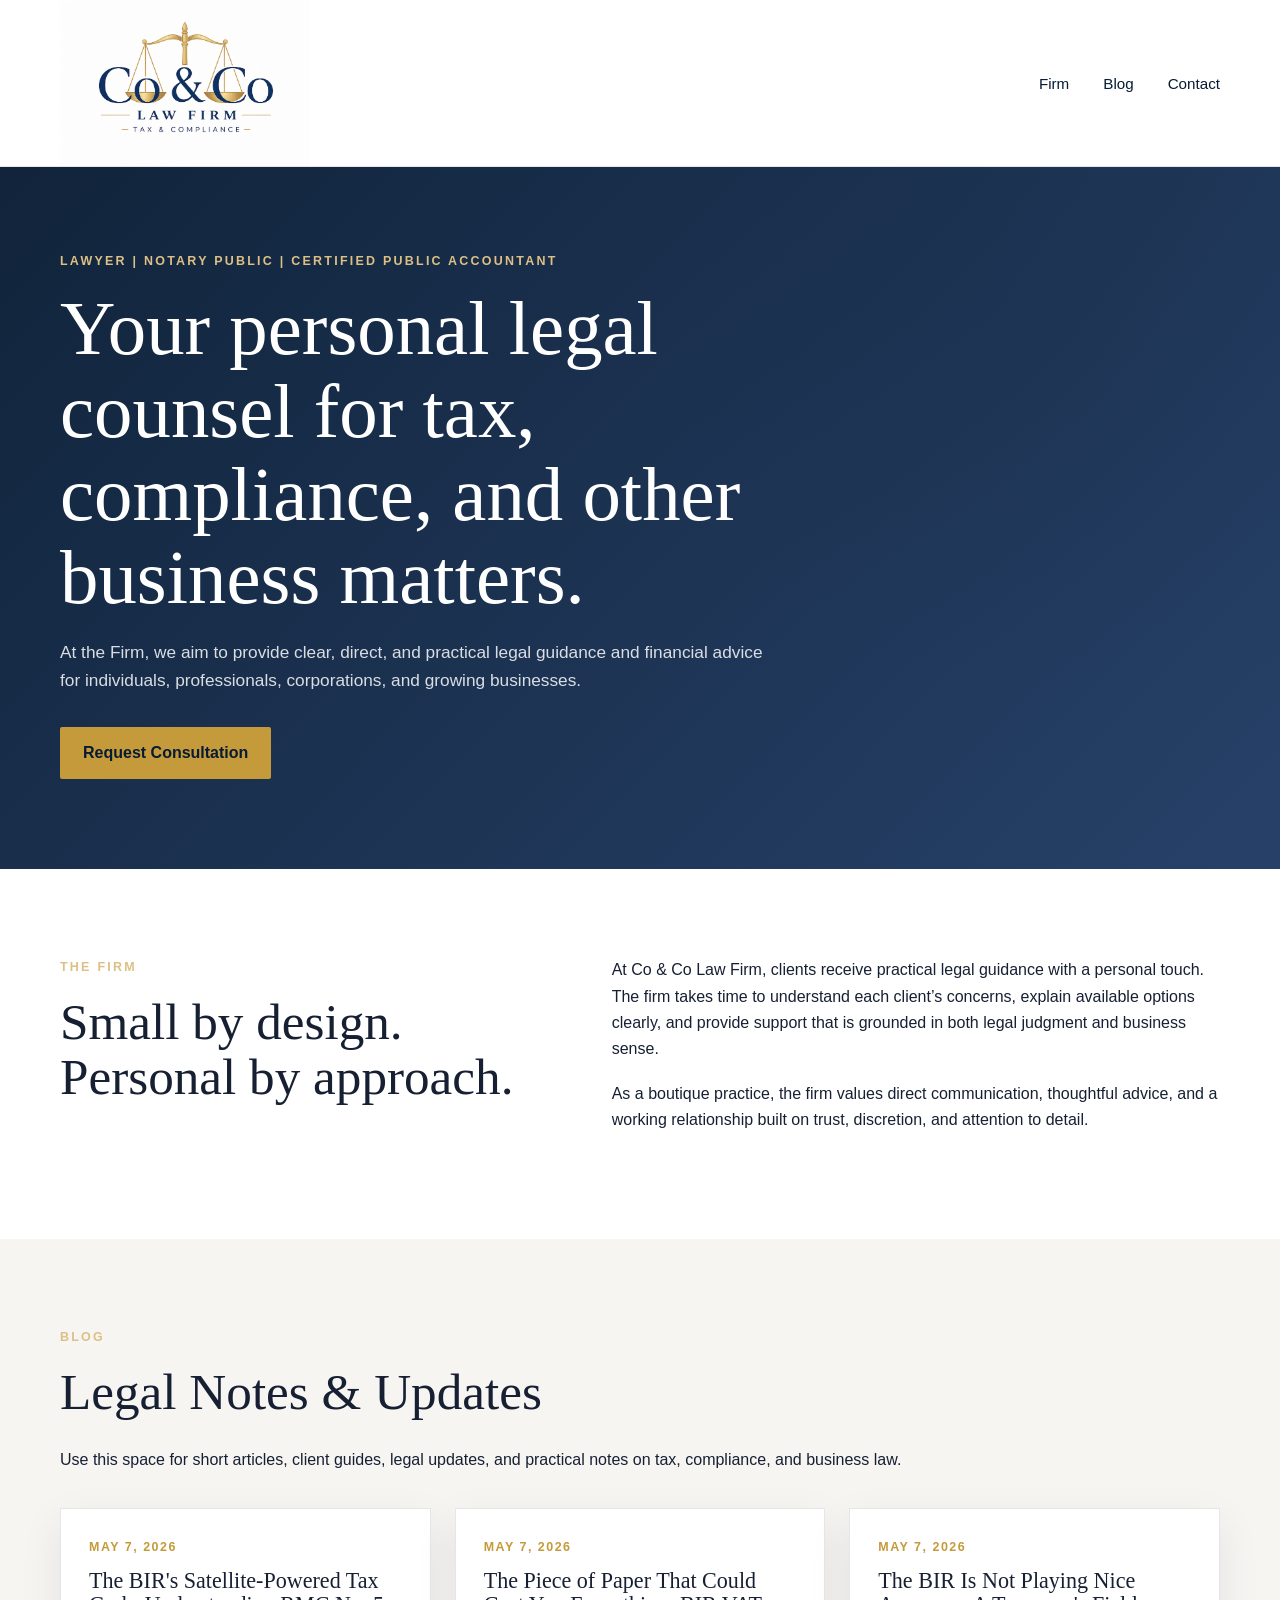
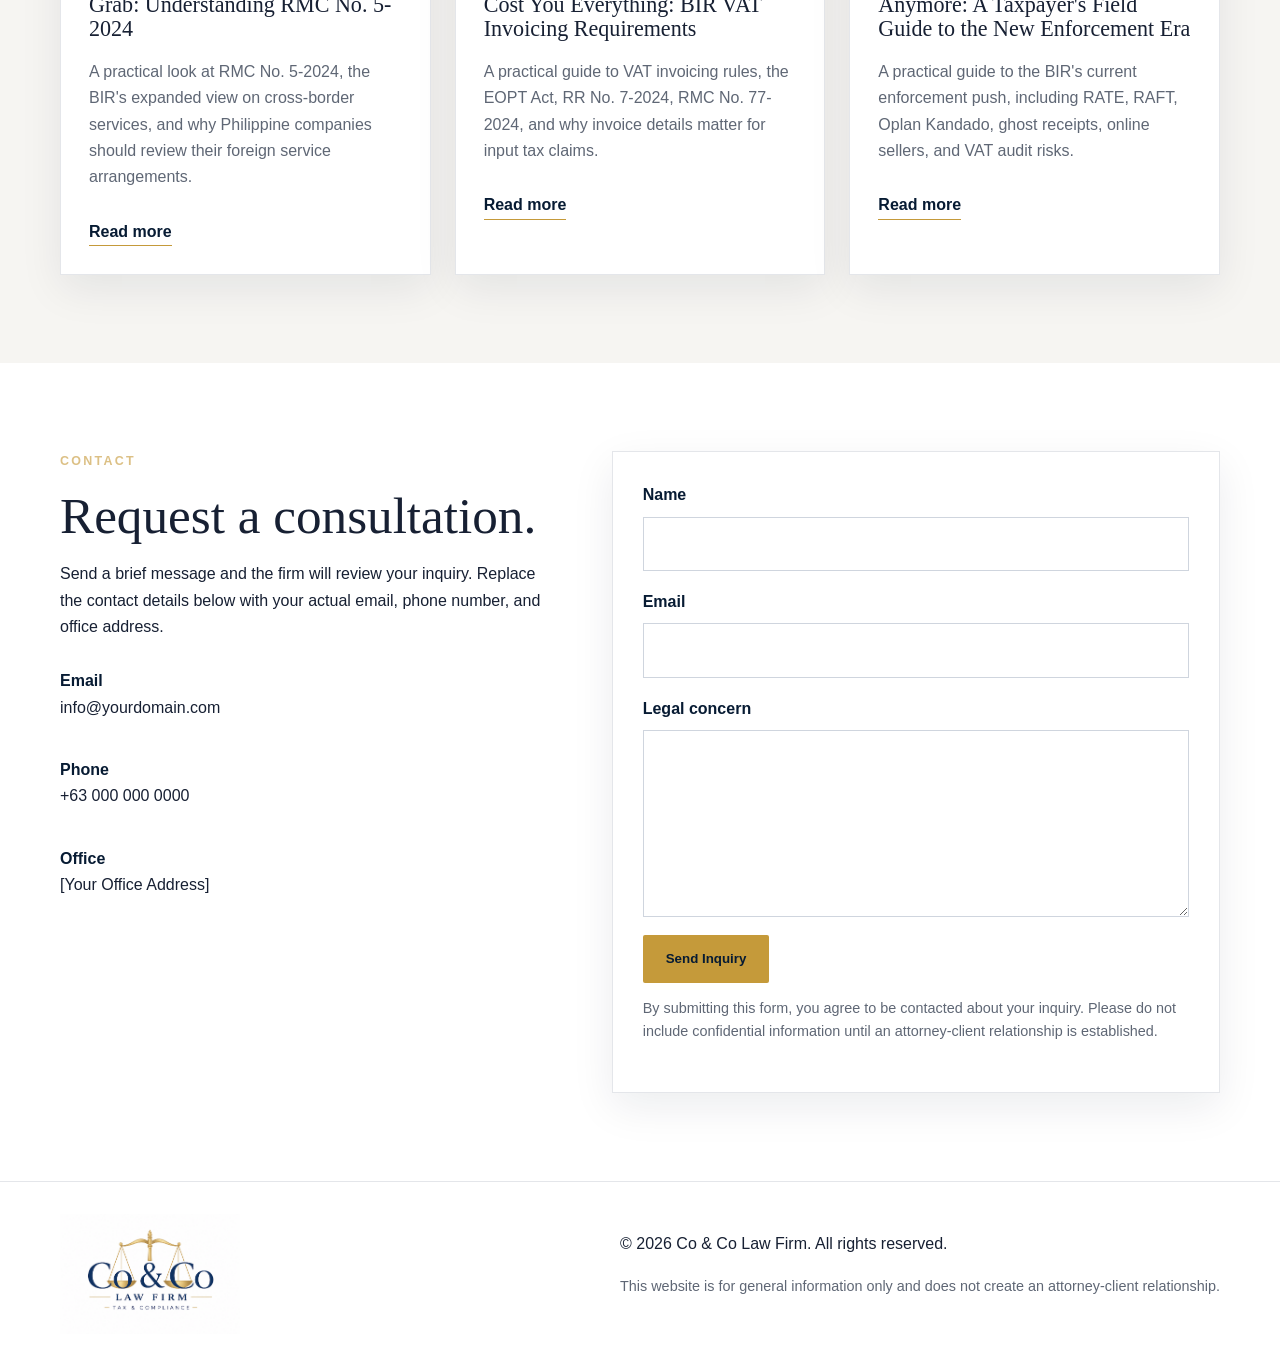
==== index.html @ 585ac822 "Update homepage form and blog links" ====
<!DOCTYPE html>
<html lang="en">
<head>
  <meta charset="UTF-8" />
  <meta name="viewport" content="width=device-width, initial-scale=1.0" />

  <title>Co & Co Law Firm | Tax & Compliance</title>
  <meta name="description" content="Co & Co Law Firm is a boutique practice focused on tax, compliance, notarial services, business law, and dispute-sensitive legal matters." />

  <style>
    :root {
      --navy: #0a2856;
      --navy-deep: #071b33;
      --gold: #c59a3a;
      --gold-soft: #dcc085;
      --paper: #f6f5f2;
      --white: #ffffff;
      --ink: #172033;
      --muted: #5f6775;
      --line: #e4e6ea;
      --max-width: 1160px;
      --shadow: 0 14px 40px rgba(7, 27, 51, 0.08);
    }

    * { box-sizing: border-box; }
    html { scroll-behavior: smooth; }

    body {
      margin: 0;
      font-family: Arial, Helvetica, sans-serif;
      color: var(--ink);
      background: var(--paper);
      line-height: 1.65;
    }

    img { max-width: 100%; display: block; }
    a { color: inherit; text-decoration: none; }
    p { margin: 0 0 18px; }

    h1,
    h2,
    h3 {
      margin: 0 0 18px;
      font-family: Georgia, "Times New Roman", serif;
      font-weight: 500;
      line-height: 1.08;
    }

    .container {
      width: min(var(--max-width), calc(100% - 40px));
      margin: 0 auto;
    }

    .site-header {
      position: sticky;
      top: 0;
      z-index: 50;
      background: rgba(255, 255, 255, 0.96);
      backdrop-filter: blur(10px);
      border-bottom: 1px solid var(--line);
    }

    .header-inner {
      min-height: 98px;
      display: flex;
      align-items: center;
      justify-content: space-between;
      gap: 24px;
    }

    .brand-logo {
      width: 250px;
      height: auto;
    }

    .site-nav {
      display: flex;
      align-items: center;
      gap: 34px;
    }

    .site-nav a {
      color: var(--navy-deep);
      font-size: 0.95rem;
    }

    .site-nav a:hover { color: var(--gold); }

    .menu-toggle {
      display: none;
      width: 44px;
      height: 44px;
      border: 1px solid var(--line);
      background: var(--white);
      padding: 10px 8px;
      cursor: pointer;
    }

    .menu-toggle span {
      display: block;
      height: 2px;
      margin: 5px 0;
      background: var(--navy-deep);
    }

    .hero {
      background:
        linear-gradient(135deg, rgba(7, 27, 51, 0.96), rgba(10, 40, 86, 0.88)),
        radial-gradient(circle at 80% 25%, rgba(197, 154, 58, 0.18), transparent 30%);
      color: var(--white);
      padding: 84px 0 90px;
    }

    .hero-grid {
      display: grid;
      grid-template-columns: 1fr;
      gap: 48px;
      align-items: center;
    }

    .eyebrow {
      margin-bottom: 16px;
      color: var(--gold-soft);
      font-size: 0.78rem;
      letter-spacing: 0.18em;
      text-transform: uppercase;
      font-weight: 700;
    }

    .hero h1 {
      max-width: 820px;
      font-size: clamp(2.5rem, 6vw, 5.2rem);
    }

    .lead {
      max-width: 720px;
      color: rgba(255, 255, 255, 0.84);
      font-size: 1.08rem;
    }

    .hero-actions {
      display: flex;
      flex-wrap: wrap;
      gap: 14px;
      margin-top: 32px;
    }

    .button {
      display: inline-flex;
      align-items: center;
      justify-content: center;
      min-height: 48px;
      padding: 12px 22px;
      border-radius: 2px;
      font-weight: 700;
      border: 1px solid transparent;
      transition: transform 160ms ease, background-color 160ms ease;
    }

    .button:hover { transform: translateY(-1px); }

    .button-primary {
      background: var(--gold);
      color: var(--navy-deep);
    }

    .section { padding: 88px 0; }
    .section-light { background: var(--white); }
    .section-plain { background: var(--paper); }

    .section-title {
      margin-bottom: 28px;
      font-size: clamp(2rem, 4vw, 3.4rem);
    }

    .two-column,
    .contact-grid {
      display: grid;
      grid-template-columns: 0.9fr 1.1fr;
      gap: 54px;
    }

    .two-column h2,
    .contact-grid h2 {
      font-size: clamp(2rem, 4vw, 3.4rem);
    }

    .blog-grid {
      display: grid;
      grid-template-columns: repeat(3, 1fr);
      gap: 24px;
      margin-top: 34px;
    }

    .blog-card {
      background: var(--white);
      border: 1px solid var(--line);
      padding: 28px;
      box-shadow: var(--shadow);
    }

    .blog-card .blog-date {
      margin-bottom: 12px;
      color: var(--gold);
      font-size: 0.78rem;
      letter-spacing: 0.12em;
      text-transform: uppercase;
      font-weight: 700;
    }

    .blog-card h3 { font-size: 1.38rem; }
    .blog-card p { color: var(--muted); }

    .blog-link {
      display: inline-block;
      margin-top: 10px;
      color: var(--navy-deep);
      font-weight: 700;
      border-bottom: 1px solid var(--gold);
    }

    .contact-details {
      margin-top: 28px;
      display: grid;
      gap: 18px;
    }

    .contact-details strong { color: var(--navy-deep); }

    .contact-form {
      background: var(--white);
      border: 1px solid var(--line);
      padding: 30px;
      box-shadow: var(--shadow);
    }

    .contact-form label {
      display: grid;
      gap: 8px;
      margin-bottom: 18px;
      font-weight: 700;
      color: var(--navy-deep);
    }

    input,
    textarea {
      width: 100%;
      padding: 13px 14px;
      border: 1px solid #cfd5de;
      background: var(--white);
      font: inherit;
      color: var(--ink);
    }

    textarea { resize: vertical; }

    .form-note {
      margin-top: 14px;
      color: var(--muted);
      font-size: 0.9rem;
    }

    .site-footer {
      padding: 32px 0;
      background: var(--white);
      border-top: 1px solid var(--line);
    }

    .footer-inner {
      display: flex;
      align-items: center;
      justify-content: space-between;
      gap: 28px;
    }

    .footer-logo {
      width: 180px;
      height: auto;
    }

    .footer-note {
      margin-top: 6px;
      color: var(--muted);
      font-size: 0.9rem;
    }

    @media (max-width: 900px) {
      .menu-toggle { display: block; }

      .site-nav {
        display: none;
        position: absolute;
        left: 0;
        right: 0;
        top: 98px;
        background: var(--white);
        border-bottom: 1px solid var(--line);
        padding: 20px;
        flex-direction: column;
        align-items: flex-start;
        gap: 18px;
      }

      .site-nav.open { display: flex; }

      .hero-grid,
      .two-column,
      .contact-grid,
      .blog-grid {
        grid-template-columns: 1fr;
        gap: 32px;
      }

      .header-inner { min-height: 88px; }
      .brand-logo { width: 210px; }
    }

    @media (max-width: 560px) {
      .container { width: min(var(--max-width), calc(100% - 24px)); }
      .brand-logo { width: 170px; }
      .hero { padding-top: 66px; }
      .hero-actions { display: grid; }
      .footer-inner { flex-direction: column; align-items: flex-start; }
    }
  </style>
</head>

<body>
  <header class="site-header">
    <div class="container header-inner">
      <a href="#top" class="brand" aria-label="Co & Co Law Firm home">
        <img src="assets/logo.png" alt="Co & Co Law Firm logo" class="brand-logo" />
      </a>

      <button class="menu-toggle" aria-expanded="false" aria-label="Open menu">
        <span></span><span></span><span></span>
      </button>

      <nav class="site-nav" aria-label="Main navigation">
        <a href="#firm">Firm</a>
        <a href="#blog">Blog</a>
        <a href="#contact">Contact</a>
      </nav>
    </div>
  </header>

  <main id="top">
    <section class="hero">
      <div class="container hero-grid">
        <div class="hero-copy">
          <p class="eyebrow">Lawyer | Notary Public | Certified Public Accountant</p>
          <h1>Your personal legal counsel for tax, compliance, and other business matters.</h1>
          <p class="lead">
            At the Firm, we aim to provide clear, direct, and practical legal guidance and financial advice for individuals, professionals, corporations, and growing businesses.
          </p>
          <div class="hero-actions">
            <a class="button button-primary" href="#contact">Request Consultation</a>
          </div>
        </div>
      </div>
    </section>

    <section id="firm" class="section section-light">
      <div class="container two-column">
        <div>
          <p class="eyebrow">The Firm</p>
          <h2>Small by design. Personal by approach.</h2>
        </div>
        <div>
          <p>
            At Co & Co Law Firm, clients receive practical legal guidance with a personal touch. The firm takes time to understand each client’s concerns, explain available options clearly, and provide support that is grounded in both legal judgment and business sense.
          </p>
          <p>
            As a boutique practice, the firm values direct communication, thoughtful advice, and a working relationship built on trust, discretion, and attention to detail.
          </p>
        </div>
      </div>
    </section>

    <section id="blog" class="section section-plain">
      <div class="container">
        <p class="eyebrow">Blog</p>
        <h2 class="section-title">Legal Notes & Updates</h2>
        <p>
          Use this space for short articles, client guides, legal updates, and practical notes on tax, compliance, and business law.
        </p>

        <div class="blog-grid">
          <article class="blog-card">
            <p class="blog-date">May 7, 2026</p>
            <h3>The BIR's Satellite-Powered Tax Grab: Understanding RMC No. 5-2024</h3>
            <p>
              A practical look at RMC No. 5-2024, the BIR's expanded view on cross-border services, and why Philippine companies should review their foreign service arrangements.
            </p>
            <a href="rmc-5-2024-blog-themed.html" class="blog-link">Read more</a>
          </article>

          <article class="blog-card">
            <p class="blog-date">May 7, 2026</p>
            <h3>The Piece of Paper That Could Cost You Everything: BIR VAT Invoicing Requirements</h3>
            <p>
              A practical guide to VAT invoicing rules, the EOPT Act, RR No. 7-2024, RMC No. 77-2024, and why invoice details matter for input tax claims.
            </p>
            <a href="bir-vat-invoicing-blog-themed.html" class="blog-link">Read more</a>
          </article>

          <article class="blog-card">
            <p class="blog-date">May 7, 2026</p>
            <h3>The BIR Is Not Playing Nice Anymore: A Taxpayer's Field Guide to the New Enforcement Era</h3>
            <p>
              A practical guide to the BIR's current enforcement push, including RATE, RAFT, Oplan Kandado, ghost receipts, online sellers, and VAT audit risks.
            </p>
            <a href="bir-tax-enforcement-crackdown-blog-themed.html" class="blog-link">Read more</a>
          </article>
        </div>
      </div>
    </section>

    <section id="contact" class="section section-light">
      <div class="container contact-grid">
        <div>
          <p class="eyebrow">Contact</p>
          <h2>Request a consultation.</h2>
          <p>
            Send a brief message and the firm will review your inquiry. Replace the contact details below with your actual email, phone number, and office address.
          </p>

          <div class="contact-details">
            <p><strong>Email</strong><br /><a href="mailto:info@yourdomain.com">info@yourdomain.com</a></p>
            <p><strong>Phone</strong><br /><a href="tel:+630000000000">+63 000 000 0000</a></p>
            <p><strong>Office</strong><br />[Your Office Address]</p>
          </div>
        </div>

        <form class="contact-form" action="https://formspree.io/f/xwvynjba" method="POST">
          <label>
            Name
            <input type="text" name="name" required />
          </label>

          <label>
            Email
            <input type="email" name="email" required />
          </label>

          <label>
            Legal concern
            <textarea name="message" rows="6" required></textarea>
          </label>

          <button type="submit" class="button button-primary">Send Inquiry</button>
          <p class="form-note">
            By submitting this form, you agree to be contacted about your inquiry. Please do not include confidential information until an attorney-client relationship is established.
          </p>
        </form>
      </div>
    </section>
  </main>

  <footer class="site-footer">
    <div class="container footer-inner">
      <img src="assets/logo.png" alt="Co & Co Law Firm logo" class="footer-logo" />
      <div>
        <p>© <span id="year"></span> Co & Co Law Firm. All rights reserved.</p>
        <p class="footer-note">This website is for general information only and does not create an attorney-client relationship.</p>
      </div>
    </div>
  </footer>

  <script>
    const toggle = document.querySelector(".menu-toggle");
    const nav = document.querySelector(".site-nav");
    const yearEl = document.getElementById("year");

    if (toggle && nav) {
      toggle.addEventListener("click", () => {
        const isOpen = nav.classList.toggle("open");
        toggle.setAttribute("aria-expanded", String(isOpen));
      });

      nav.querySelectorAll("a").forEach(link => {
        link.addEventListener("click", () => {
          nav.classList.remove("open");
          toggle.setAttribute("aria-expanded", "false");
        });
      });
    }

    if (yearEl) {
      yearEl.textContent = new Date().getFullYear();
    }
  </script>
</body>
</html>
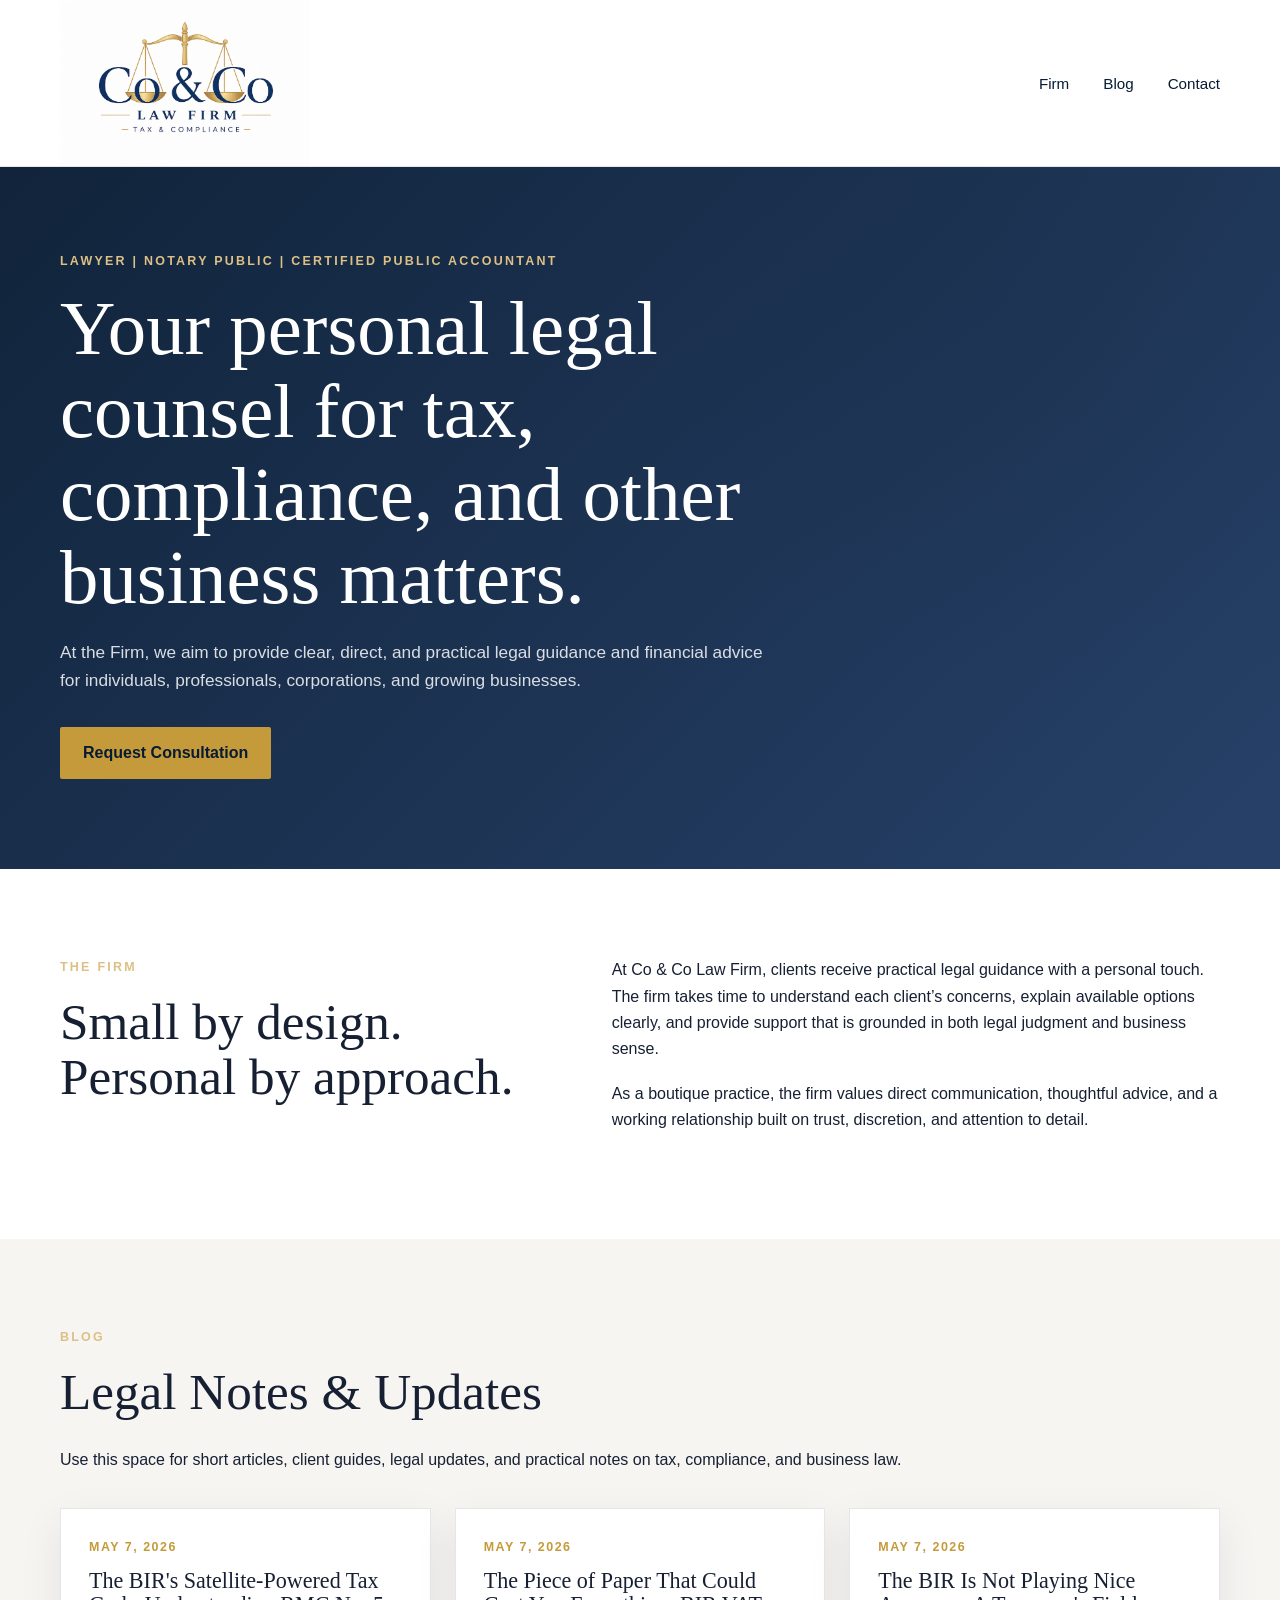
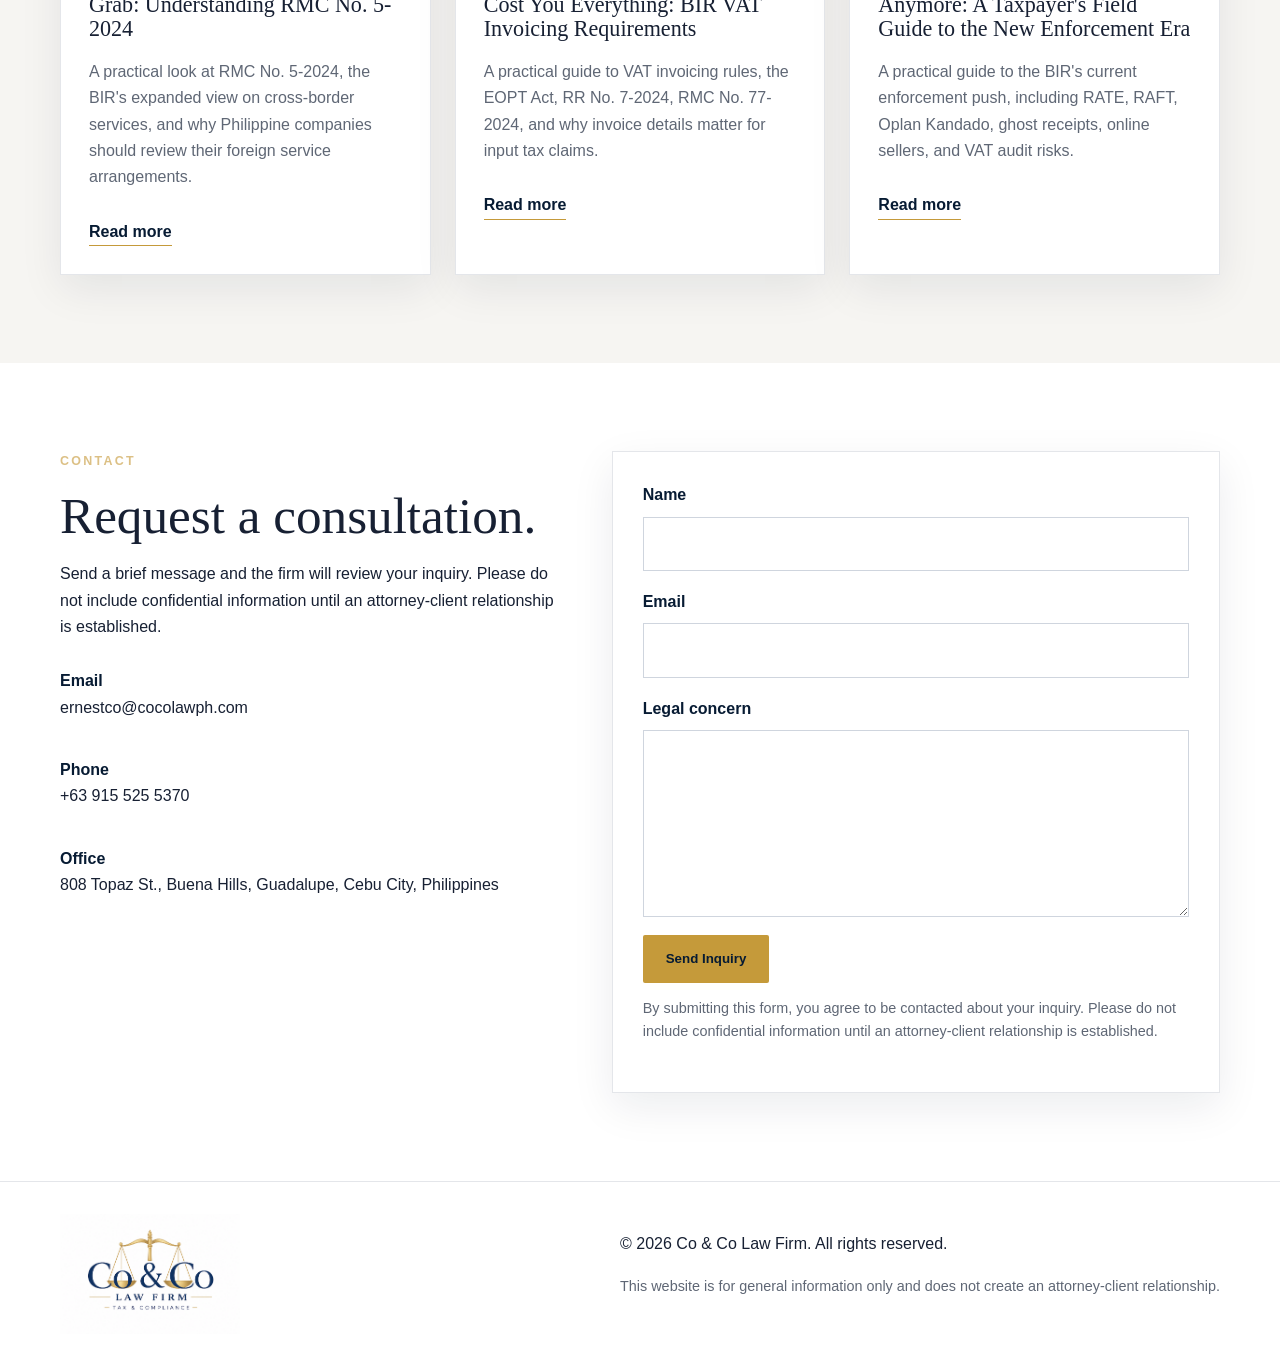
==== commit f2521b74: "Update contact details" ====
--- a/index.html
+++ b/index.html
@@ -422,13 +422,13 @@
           <p class="eyebrow">Contact</p>
           <h2>Request a consultation.</h2>
           <p>
-            Send a brief message and the firm will review your inquiry. Replace the contact details below with your actual email, phone number, and office address.
+            Send a brief message and the firm will review your inquiry. Please do not include confidential information until an attorney-client relationship is established.
           </p>
 
           <div class="contact-details">
-            <p><strong>Email</strong><br /><a href="mailto:info@yourdomain.com">info@yourdomain.com</a></p>
-            <p><strong>Phone</strong><br /><a href="tel:+630000000000">+63 000 000 0000</a></p>
-            <p><strong>Office</strong><br />[Your Office Address]</p>
+            <p><strong>Email</strong><br /><a href="mailto:ernestco@cocolawph.com">ernestco@cocolawph.com</a></p>
+            <p><strong>Phone</strong><br /><a href="tel:+639155255370">+63 915 525 5370</a></p>
+            <p><strong>Office</strong><br />808 Topaz St., Buena Hills, Guadalupe, Cebu City, Philippines</p>
           </div>
         </div>
 
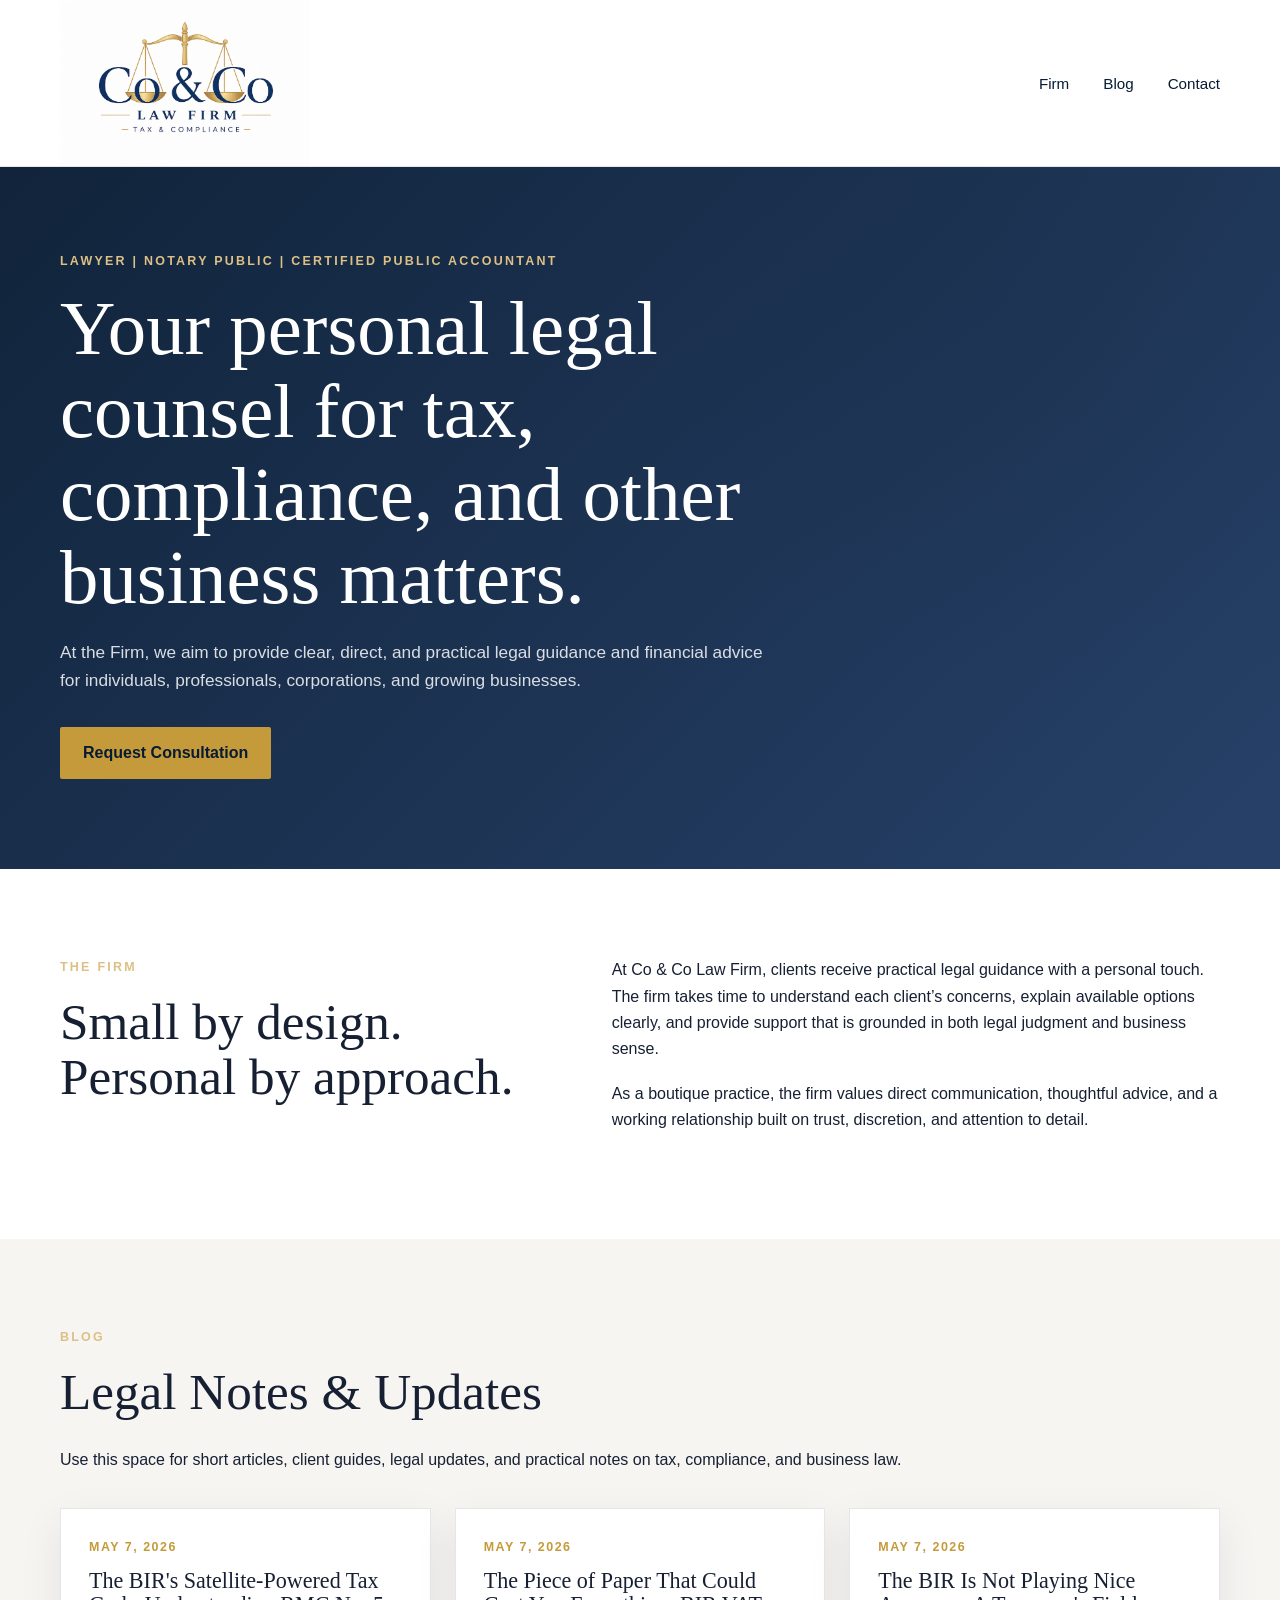
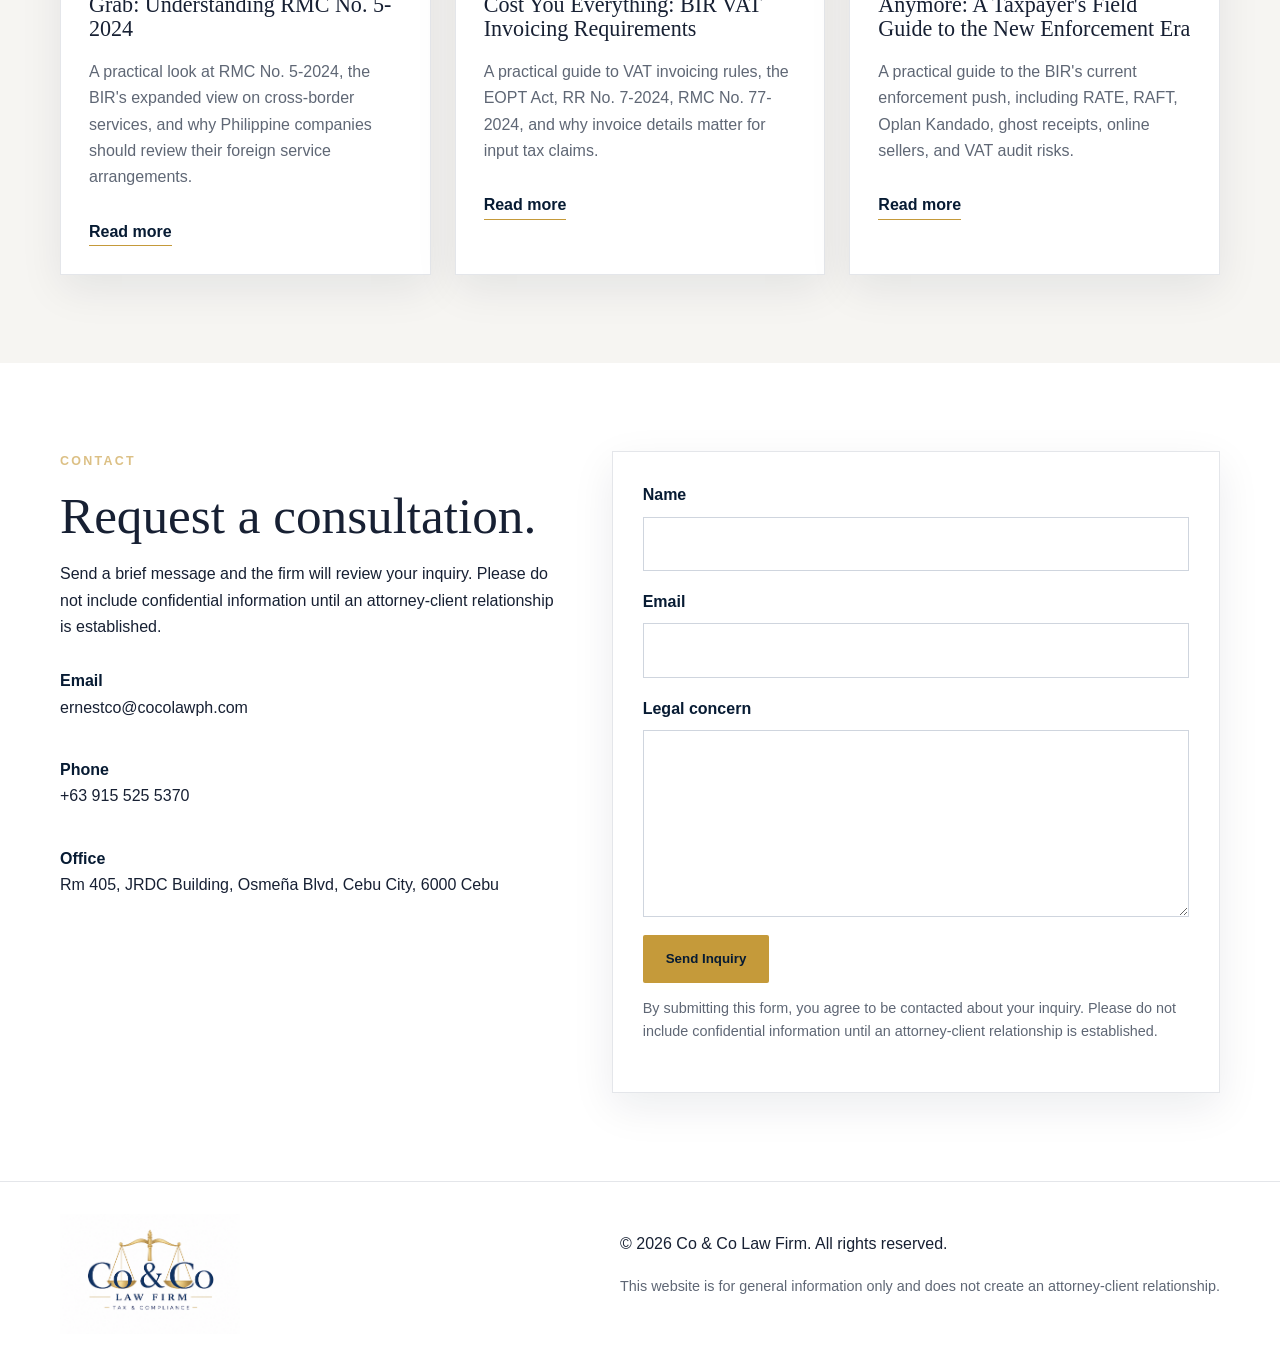
==== commit 2296de2a: "Update office address" ====
--- a/index.html
+++ b/index.html
@@ -428,7 +428,7 @@
           <div class="contact-details">
             <p><strong>Email</strong><br /><a href="mailto:ernestco@cocolawph.com">ernestco@cocolawph.com</a></p>
             <p><strong>Phone</strong><br /><a href="tel:+639155255370">+63 915 525 5370</a></p>
-            <p><strong>Office</strong><br />808 Topaz St., Buena Hills, Guadalupe, Cebu City, Philippines</p>
+            <p><strong>Office</strong><br />Rm 405, JRDC Building, Osmeña Blvd, Cebu City, 6000 Cebu</p>
           </div>
         </div>
 
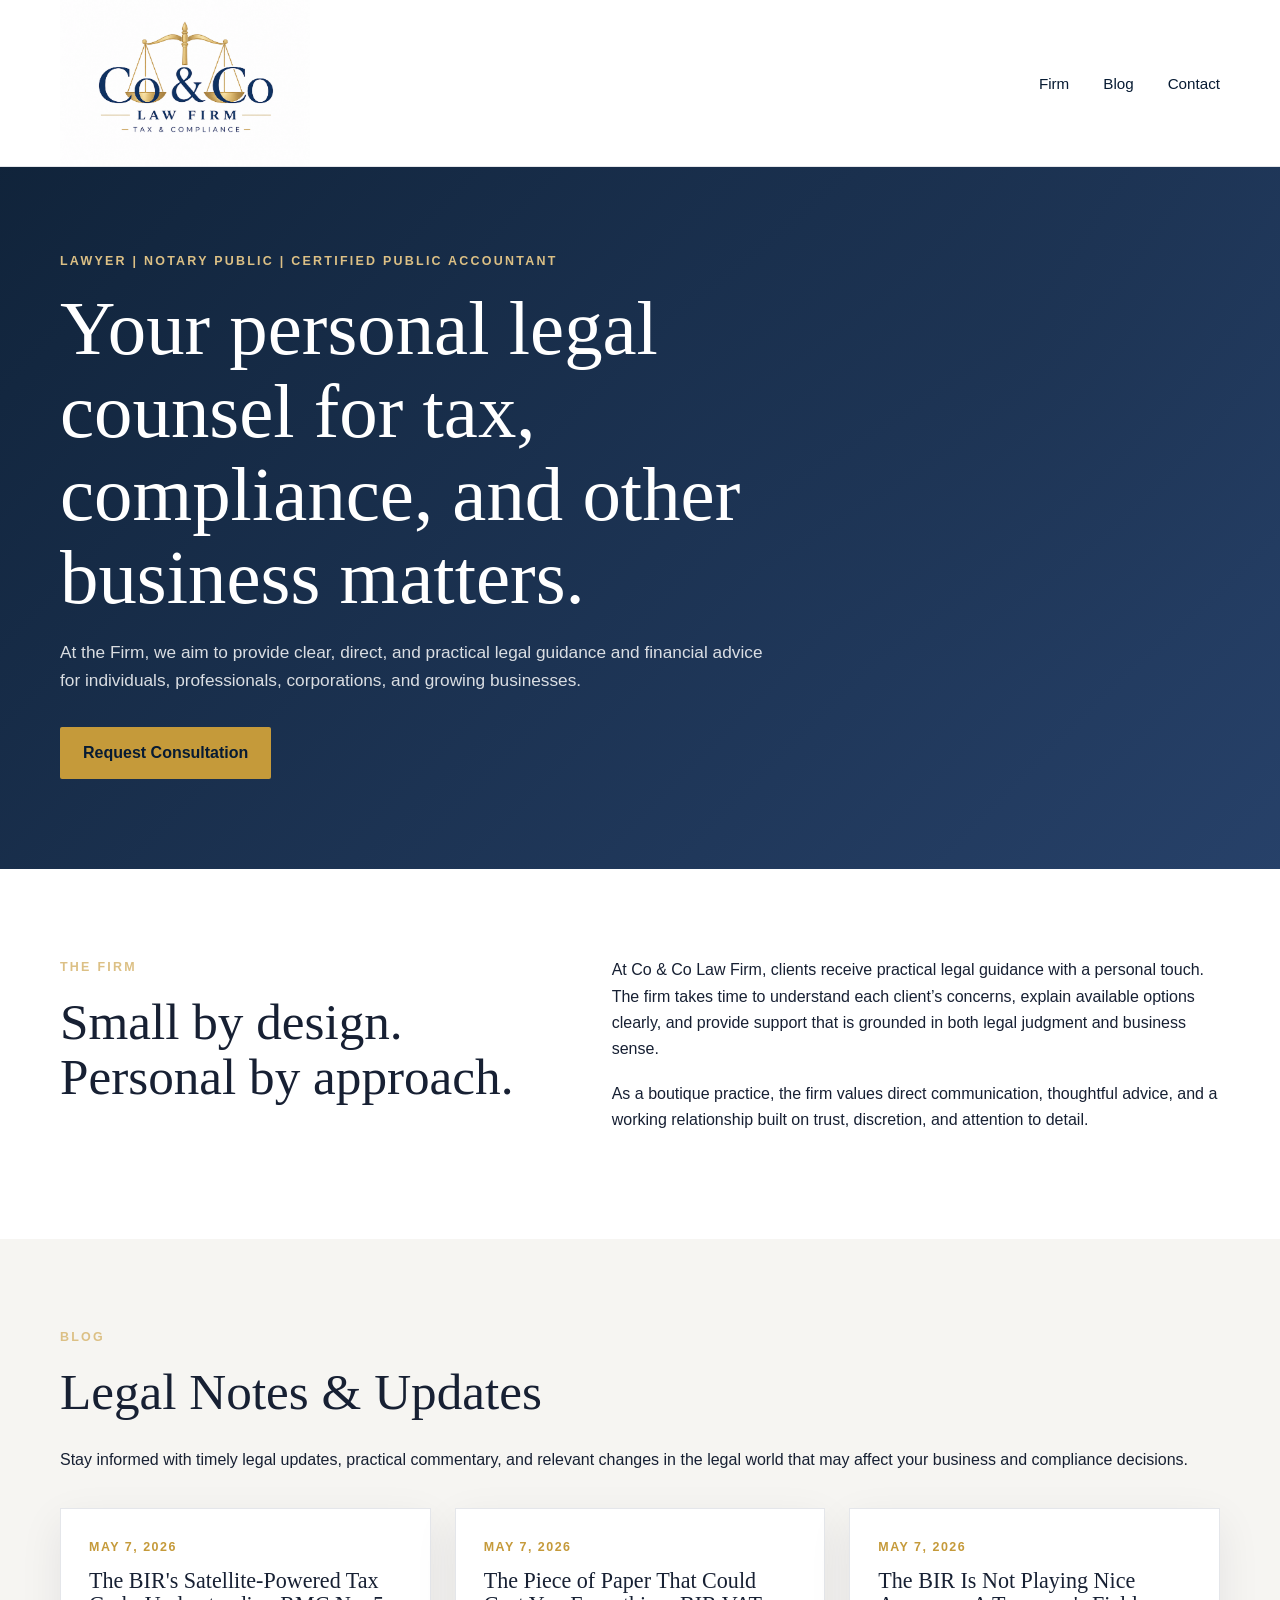
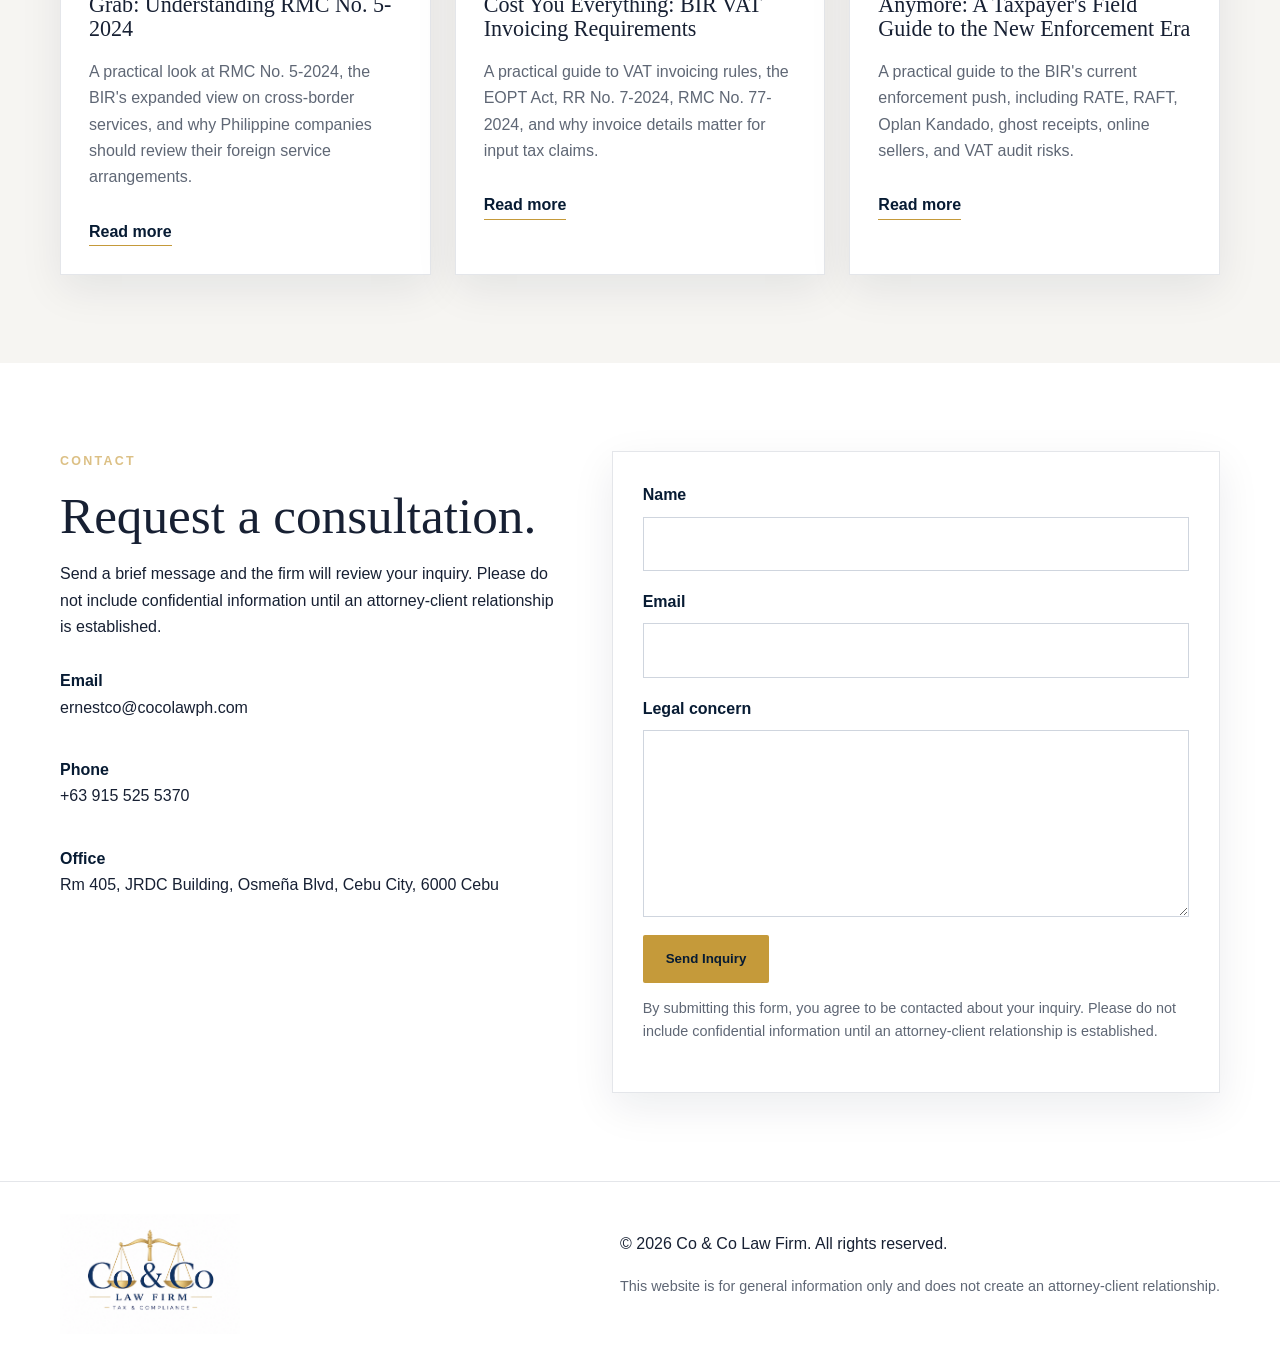
==== commit 5760cc0d: "Update blog section intro copy" ====
--- a/index.html
+++ b/index.html
@@ -382,7 +382,7 @@
         <p class="eyebrow">Blog</p>
         <h2 class="section-title">Legal Notes & Updates</h2>
         <p>
-          Use this space for short articles, client guides, legal updates, and practical notes on tax, compliance, and business law.
+          Stay informed with timely legal updates, practical commentary, and relevant changes in the legal world that may affect your business and compliance decisions.
         </p>
 
         <div class="blog-grid">
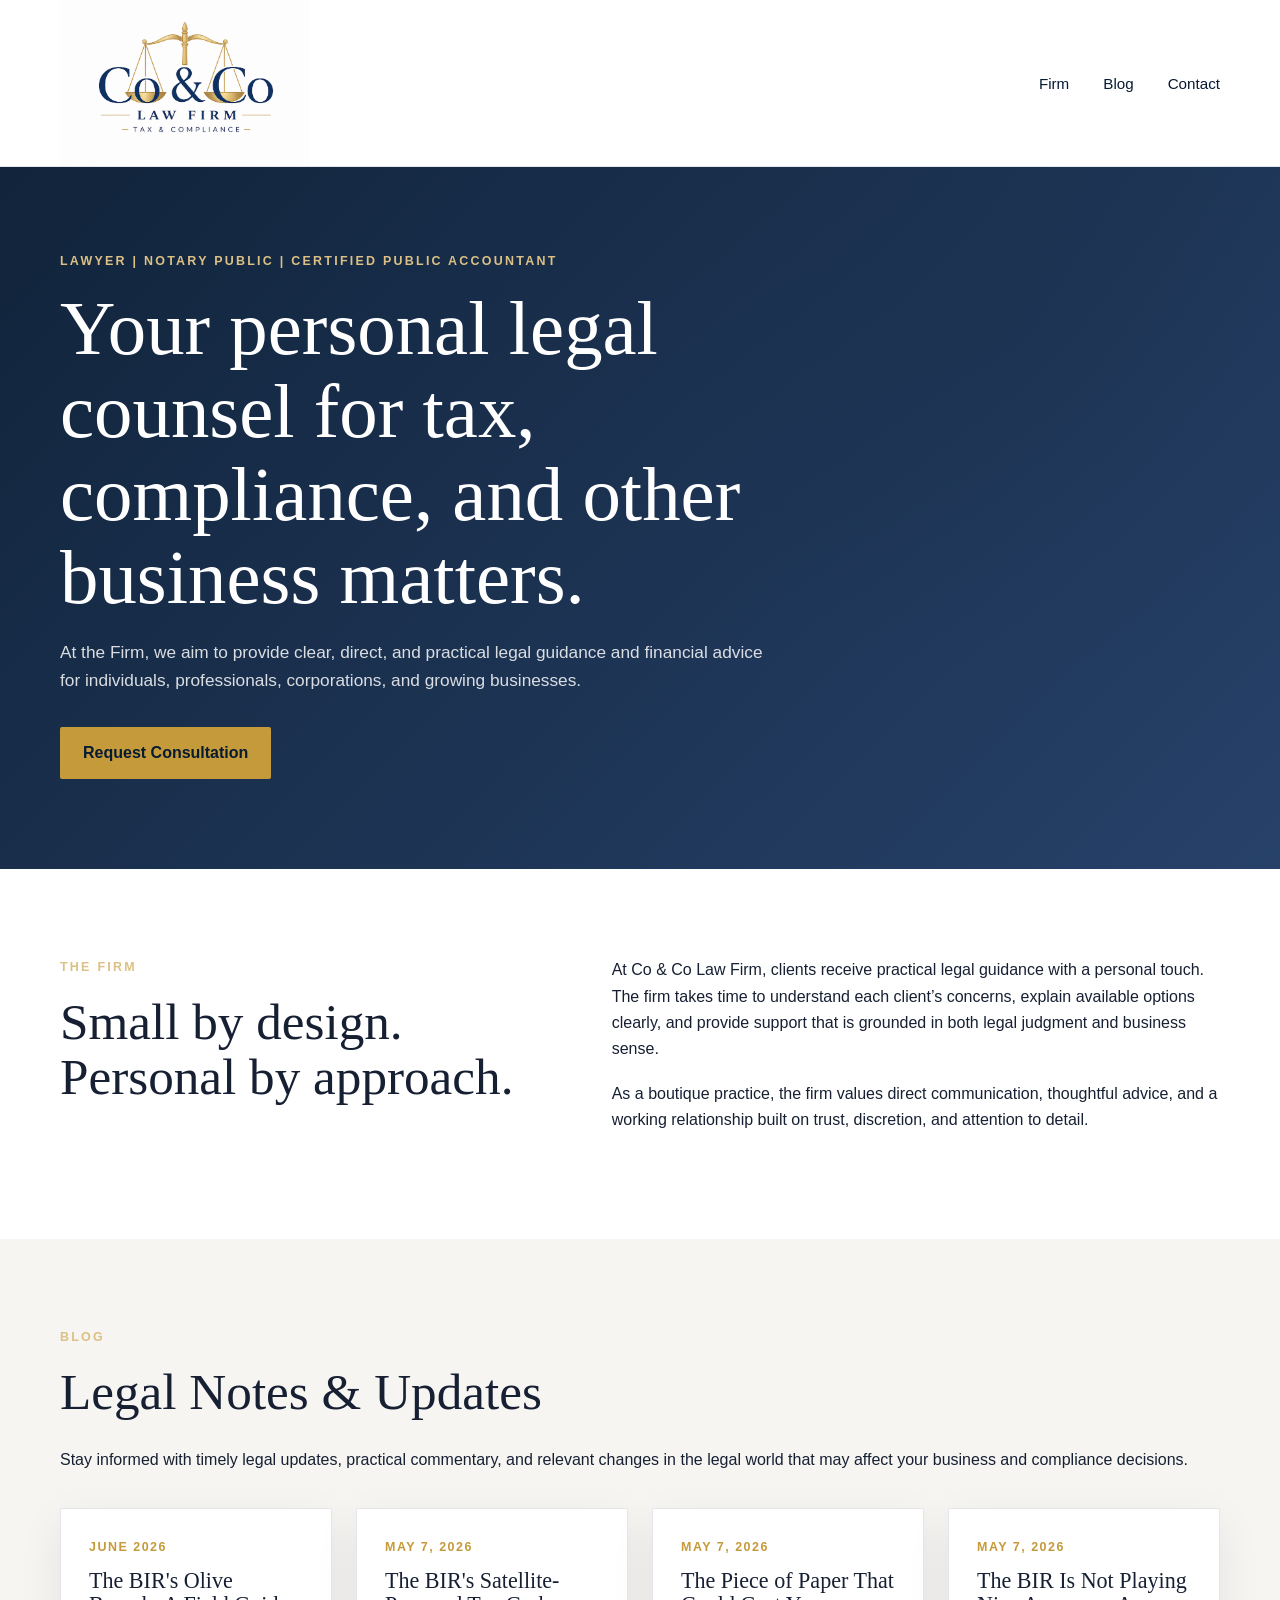
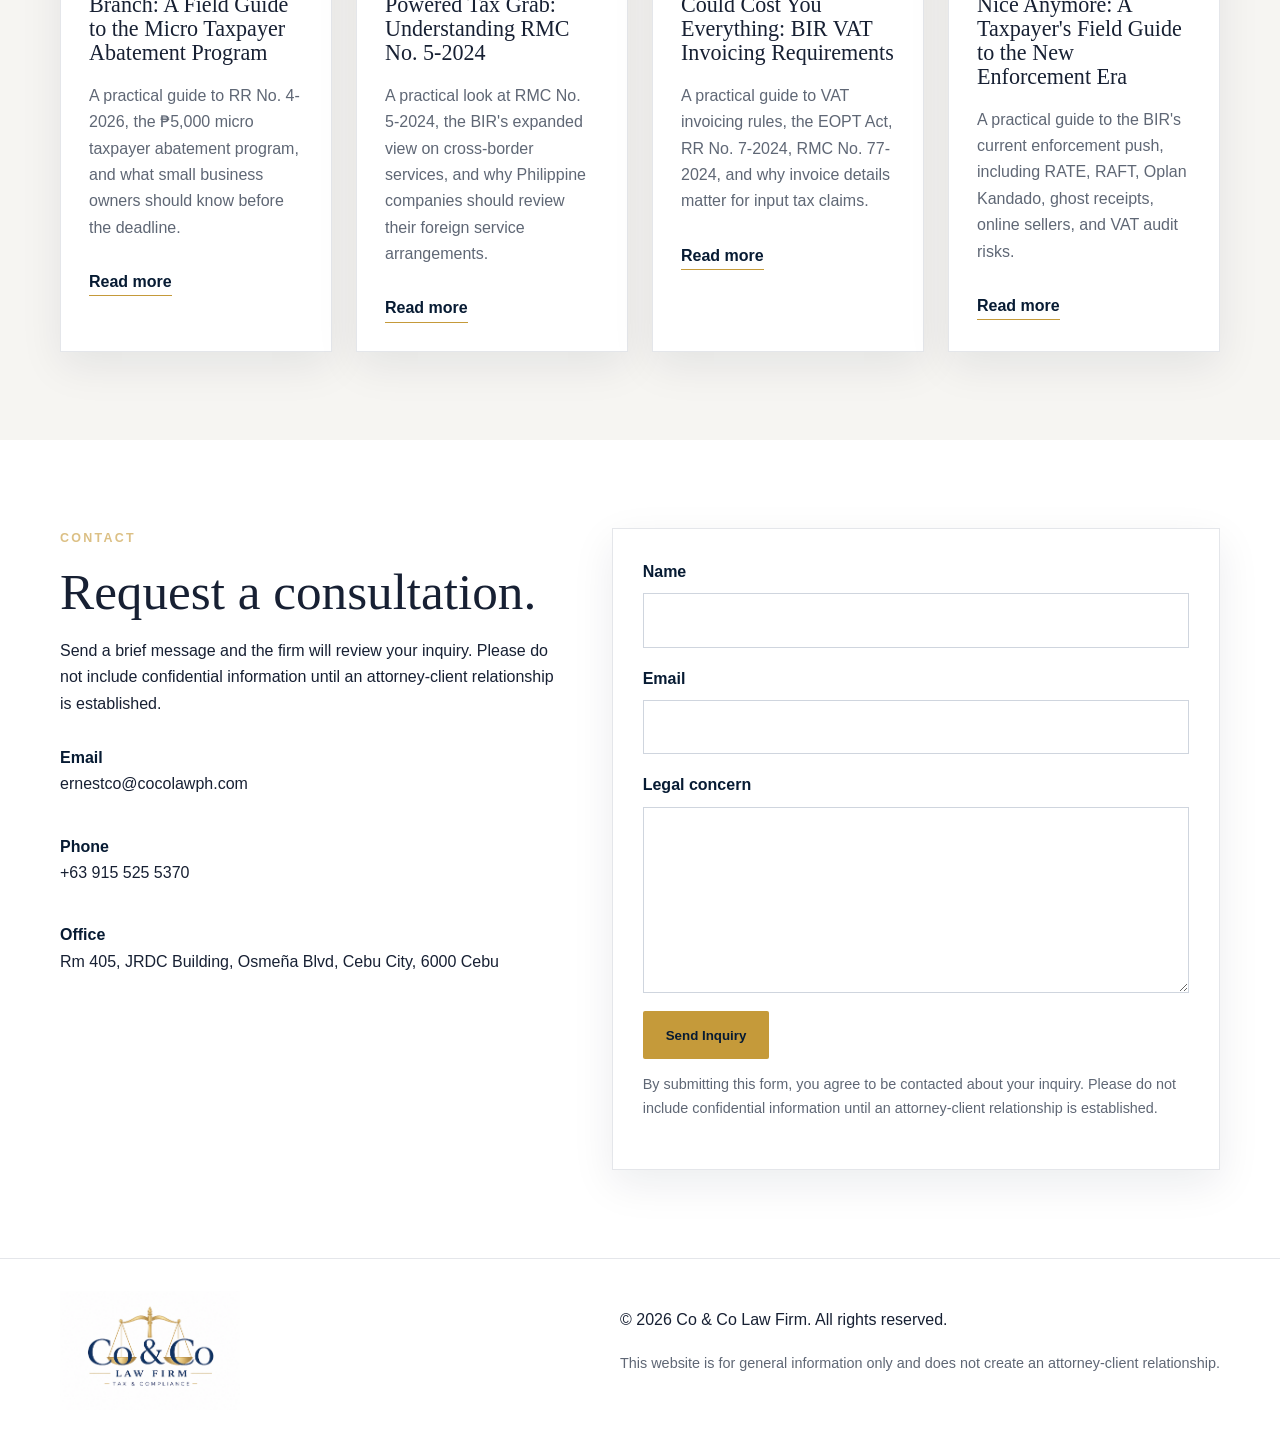
==== commit 568a810e: "Add micro taxpayer abatement blog link" ====
--- a/index.html
+++ b/index.html
@@ -68,10 +68,7 @@
       gap: 24px;
     }
 
-    .brand-logo {
-      width: 250px;
-      height: auto;
-    }
+    .brand-logo { width: 250px; height: auto; }
 
     .site-nav {
       display: flex;
@@ -168,6 +165,12 @@
     .section-light { background: var(--white); }
     .section-plain { background: var(--paper); }
 
+    #firm,
+    #blog,
+    #contact {
+      scroll-margin-top: 118px;
+    }
+
     .section-title {
       margin-bottom: 28px;
       font-size: clamp(2rem, 4vw, 3.4rem);
@@ -187,7 +190,7 @@
 
     .blog-grid {
       display: grid;
-      grid-template-columns: repeat(3, 1fr);
+      grid-template-columns: repeat(auto-fit, minmax(260px, 1fr));
       gap: 24px;
       margin-top: 34px;
     }
@@ -273,10 +276,7 @@
       gap: 28px;
     }
 
-    .footer-logo {
-      width: 180px;
-      height: auto;
-    }
+    .footer-logo { width: 180px; height: auto; }
 
     .footer-note {
       margin-top: 6px;
@@ -309,6 +309,12 @@
       .blog-grid {
         grid-template-columns: 1fr;
         gap: 32px;
+      }
+
+      #firm,
+      #blog,
+      #contact {
+        scroll-margin-top: 104px;
       }
 
       .header-inner { min-height: 88px; }
@@ -387,6 +393,15 @@
 
         <div class="blog-grid">
           <article class="blog-card">
+            <p class="blog-date">June 2026</p>
+            <h3>The BIR's Olive Branch: A Field Guide to the Micro Taxpayer Abatement Program</h3>
+            <p>
+              A practical guide to RR No. 4-2026, the ₱5,000 micro taxpayer abatement program, and what small business owners should know before the deadline.
+            </p>
+            <a href="bir-amnesty-small-business-blog.html" class="blog-link">Read more</a>
+          </article>
+
+          <article class="blog-card">
             <p class="blog-date">May 7, 2026</p>
             <h3>The BIR's Satellite-Powered Tax Grab: Understanding RMC No. 5-2024</h3>
             <p>
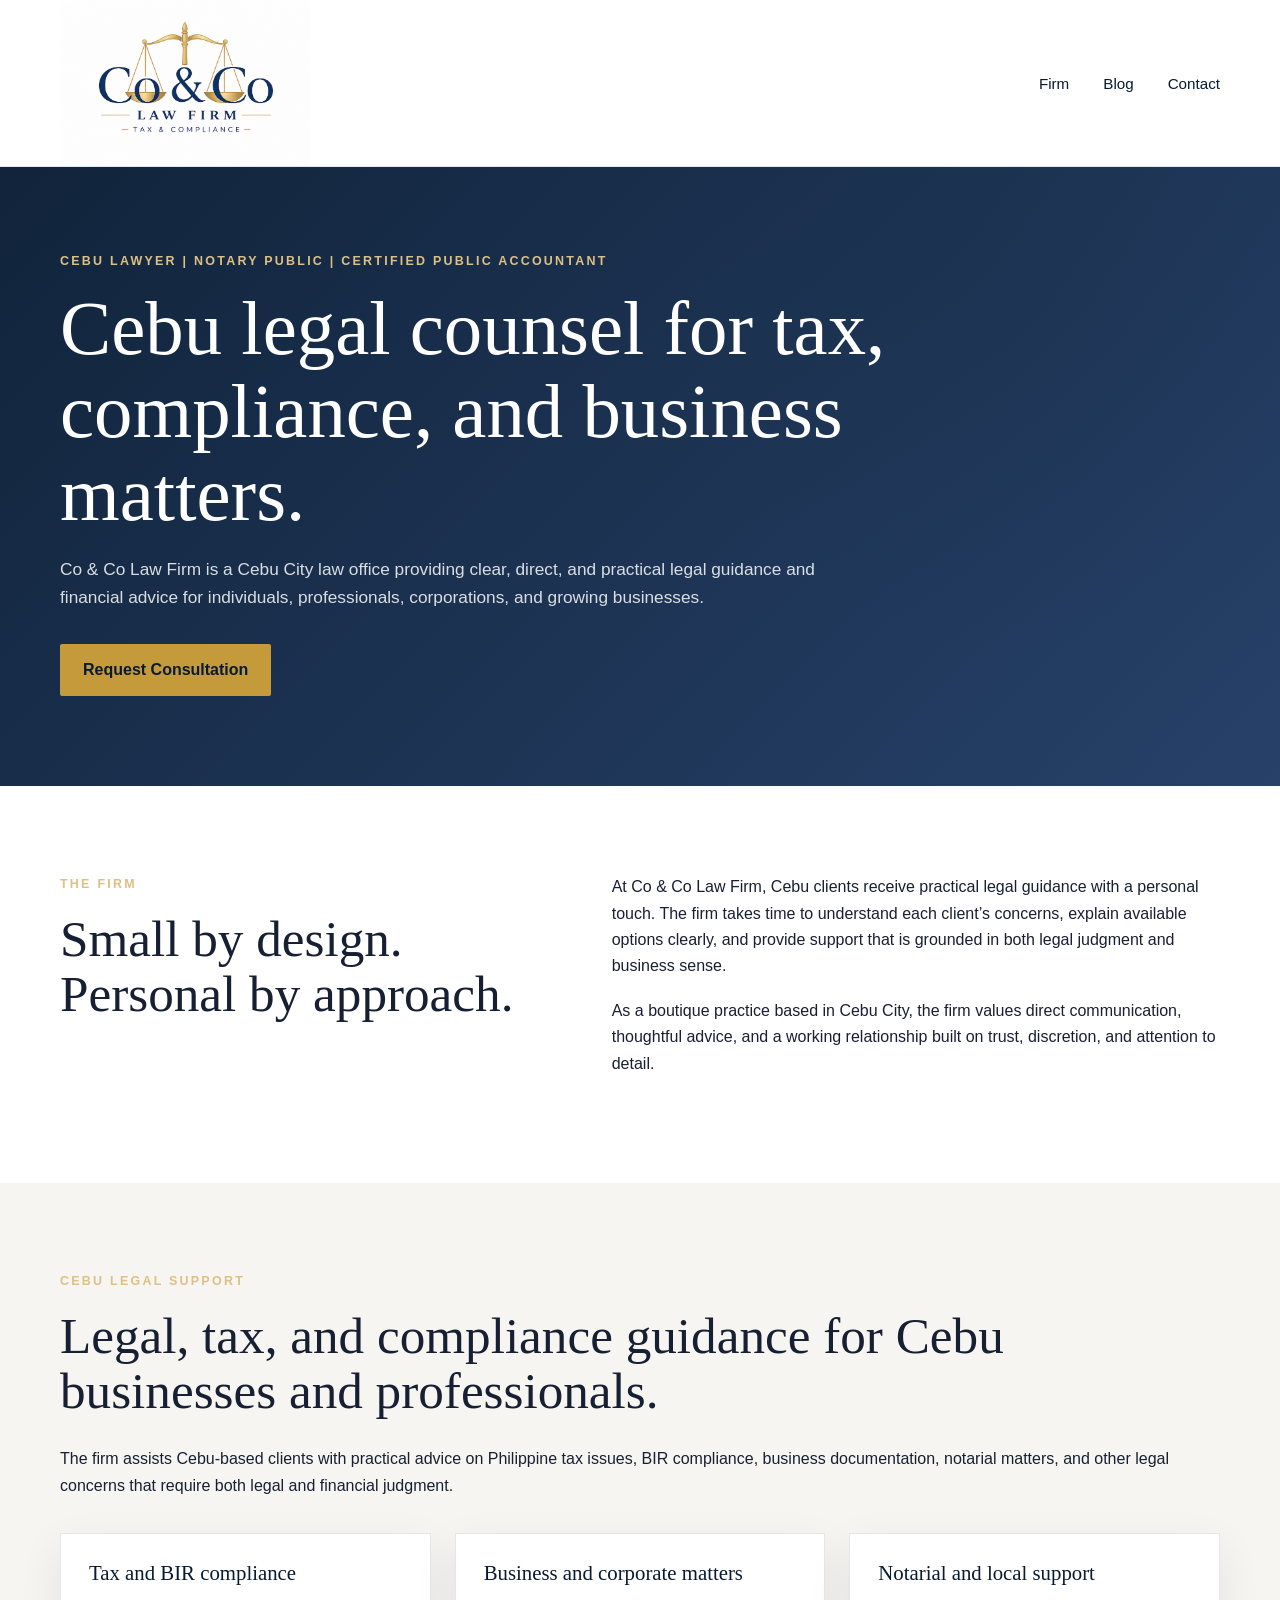
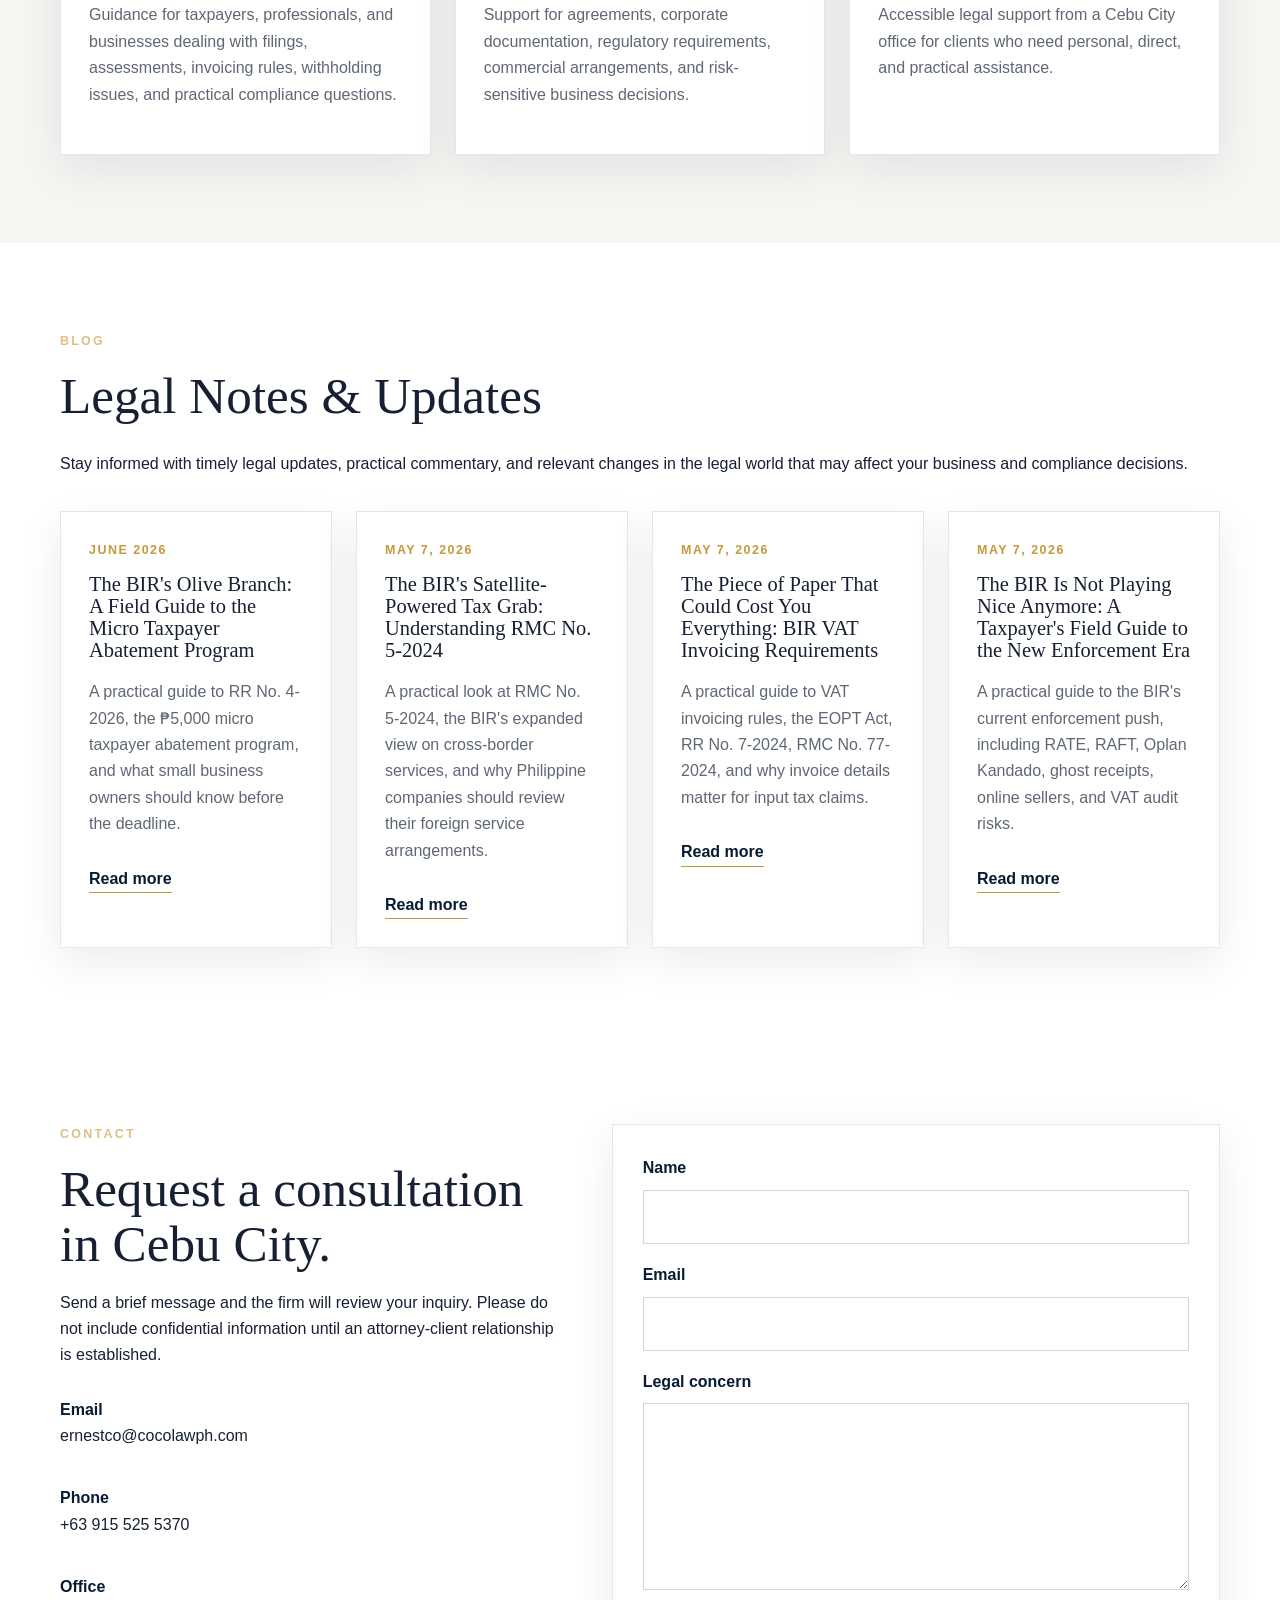
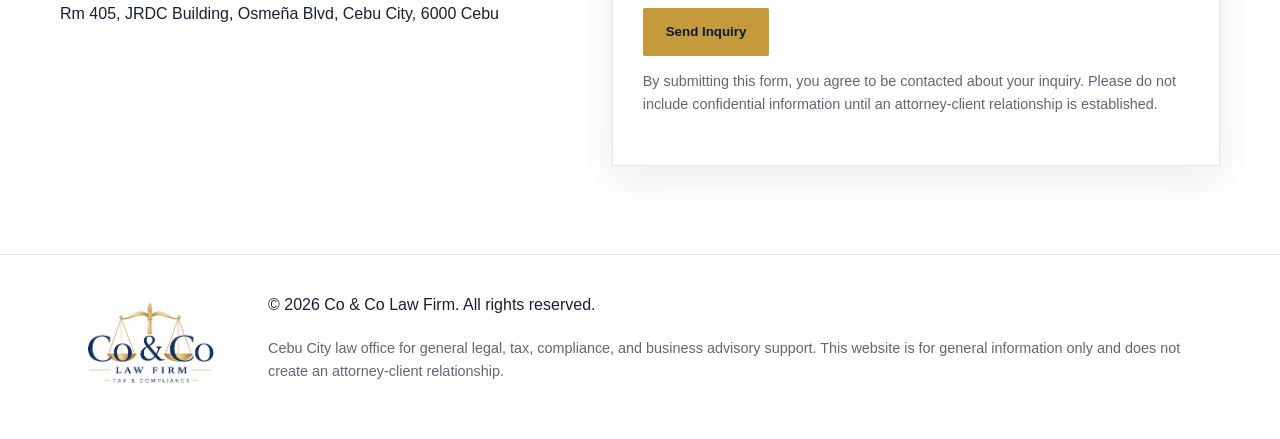
==== commit e92e62c6: "Optimize homepage for Cebu local SEO" ====
--- a/index.html
+++ b/index.html
@@ -4,8 +4,52 @@
   <meta charset="UTF-8" />
   <meta name="viewport" content="width=device-width, initial-scale=1.0" />
 
-  <title>Co & Co Law Firm | Tax & Compliance</title>
-  <meta name="description" content="Co & Co Law Firm is a boutique practice focused on tax, compliance, notarial services, business law, and dispute-sensitive legal matters." />
+  <title>Cebu Tax Lawyer & CPA | Co & Co Law Firm</title>
+  <meta name="description" content="Co & Co Law Firm is a Cebu City law office providing practical legal, tax, compliance, notarial, and business advisory support for individuals, professionals, and growing businesses." />
+  <meta name="robots" content="index, follow" />
+  <link rel="canonical" href="https://cocolawph.com/" />
+
+  <meta property="og:title" content="Cebu Tax Lawyer & CPA | Co & Co Law Firm" />
+  <meta property="og:description" content="Practical legal, tax, compliance, notarial, and business advisory support in Cebu City." />
+  <meta property="og:type" content="website" />
+  <meta property="og:url" content="https://cocolawph.com/" />
+  <meta property="og:image" content="https://cocolawph.com/assets/logo.png" />
+
+  <script type="application/ld+json">
+  {
+    "@context": "https://schema.org",
+    "@type": "LegalService",
+    "name": "Co & Co Law Firm",
+    "url": "https://cocolawph.com/",
+    "logo": "https://cocolawph.com/assets/logo.png",
+    "email": "ernestco@cocolawph.com",
+    "telephone": "+639155255370",
+    "description": "Cebu City law office providing practical legal, tax, compliance, notarial, and business advisory support.",
+    "address": {
+      "@type": "PostalAddress",
+      "streetAddress": "Rm 405, JRDC Building, Osmeña Blvd",
+      "addressLocality": "Cebu City",
+      "postalCode": "6000",
+      "addressRegion": "Cebu",
+      "addressCountry": "PH"
+    },
+    "areaServed": [
+      "Cebu City",
+      "Cebu Province",
+      "Mandaue City",
+      "Lapu-Lapu City",
+      "Philippines"
+    ],
+    "knowsAbout": [
+      "Philippine tax law",
+      "BIR compliance",
+      "business law",
+      "corporate compliance",
+      "notarial services",
+      "legal advisory"
+    ]
+  }
+  </script>
 
   <style>
     :root {
@@ -68,7 +112,10 @@
       gap: 24px;
     }
 
-    .brand-logo { width: 250px; height: auto; }
+    .brand-logo {
+      width: 250px;
+      height: auto;
+    }
 
     .site-nav {
       display: flex;
@@ -125,12 +172,12 @@
     }
 
     .hero h1 {
-      max-width: 820px;
+      max-width: 880px;
       font-size: clamp(2.5rem, 6vw, 5.2rem);
     }
 
     .lead {
-      max-width: 720px;
+      max-width: 760px;
       color: rgba(255, 255, 255, 0.84);
       font-size: 1.08rem;
     }
@@ -188,18 +235,36 @@
       font-size: clamp(2rem, 4vw, 3.4rem);
     }
 
-    .blog-grid {
+    .local-grid {
       display: grid;
-      grid-template-columns: repeat(auto-fit, minmax(260px, 1fr));
+      grid-template-columns: repeat(3, 1fr);
       gap: 24px;
       margin-top: 34px;
     }
 
+    .local-card,
     .blog-card {
       background: var(--white);
       border: 1px solid var(--line);
       padding: 28px;
       box-shadow: var(--shadow);
+    }
+
+    .local-card h3 {
+      font-size: 1.3rem;
+      color: var(--navy-deep);
+    }
+
+    .local-card p,
+    .blog-card p {
+      color: var(--muted);
+    }
+
+    .blog-grid {
+      display: grid;
+      grid-template-columns: repeat(4, 1fr);
+      gap: 24px;
+      margin-top: 34px;
     }
 
     .blog-card .blog-date {
@@ -211,8 +276,7 @@
       font-weight: 700;
     }
 
-    .blog-card h3 { font-size: 1.38rem; }
-    .blog-card p { color: var(--muted); }
+    .blog-card h3 { font-size: 1.28rem; }
 
     .blog-link {
       display: inline-block;
@@ -276,12 +340,19 @@
       gap: 28px;
     }
 
-    .footer-logo { width: 180px; height: auto; }
+    .footer-logo {
+      width: 180px;
+      height: auto;
+    }
 
     .footer-note {
       margin-top: 6px;
       color: var(--muted);
       font-size: 0.9rem;
+    }
+
+    @media (max-width: 1100px) {
+      .blog-grid { grid-template-columns: repeat(2, 1fr); }
     }
 
     @media (max-width: 900px) {
@@ -306,6 +377,7 @@
       .hero-grid,
       .two-column,
       .contact-grid,
+      .local-grid,
       .blog-grid {
         grid-template-columns: 1fr;
         gap: 32px;
@@ -354,10 +426,10 @@
     <section class="hero">
       <div class="container hero-grid">
         <div class="hero-copy">
-          <p class="eyebrow">Lawyer | Notary Public | Certified Public Accountant</p>
-          <h1>Your personal legal counsel for tax, compliance, and other business matters.</h1>
+          <p class="eyebrow">Cebu Lawyer | Notary Public | Certified Public Accountant</p>
+          <h1>Cebu legal counsel for tax, compliance, and business matters.</h1>
           <p class="lead">
-            At the Firm, we aim to provide clear, direct, and practical legal guidance and financial advice for individuals, professionals, corporations, and growing businesses.
+            Co & Co Law Firm is a Cebu City law office providing clear, direct, and practical legal guidance and financial advice for individuals, professionals, corporations, and growing businesses.
           </p>
           <div class="hero-actions">
             <a class="button button-primary" href="#contact">Request Consultation</a>
@@ -374,16 +446,43 @@
         </div>
         <div>
           <p>
-            At Co & Co Law Firm, clients receive practical legal guidance with a personal touch. The firm takes time to understand each client’s concerns, explain available options clearly, and provide support that is grounded in both legal judgment and business sense.
+            At Co & Co Law Firm, Cebu clients receive practical legal guidance with a personal touch. The firm takes time to understand each client’s concerns, explain available options clearly, and provide support that is grounded in both legal judgment and business sense.
           </p>
           <p>
-            As a boutique practice, the firm values direct communication, thoughtful advice, and a working relationship built on trust, discretion, and attention to detail.
+            As a boutique practice based in Cebu City, the firm values direct communication, thoughtful advice, and a working relationship built on trust, discretion, and attention to detail.
           </p>
         </div>
       </div>
     </section>
 
-    <section id="blog" class="section section-plain">
+    <section class="section section-plain" aria-labelledby="cebu-support-title">
+      <div class="container">
+        <p class="eyebrow">Cebu Legal Support</p>
+        <h2 id="cebu-support-title" class="section-title">Legal, tax, and compliance guidance for Cebu businesses and professionals.</h2>
+        <p>
+          The firm assists Cebu-based clients with practical advice on Philippine tax issues, BIR compliance, business documentation, notarial matters, and other legal concerns that require both legal and financial judgment.
+        </p>
+
+        <div class="local-grid">
+          <article class="local-card">
+            <h3>Tax and BIR compliance</h3>
+            <p>Guidance for taxpayers, professionals, and businesses dealing with filings, assessments, invoicing rules, withholding issues, and practical compliance questions.</p>
+          </article>
+
+          <article class="local-card">
+            <h3>Business and corporate matters</h3>
+            <p>Support for agreements, corporate documentation, regulatory requirements, commercial arrangements, and risk-sensitive business decisions.</p>
+          </article>
+
+          <article class="local-card">
+            <h3>Notarial and local support</h3>
+            <p>Accessible legal support from a Cebu City office for clients who need personal, direct, and practical assistance.</p>
+          </article>
+        </div>
+      </div>
+    </section>
+
+    <section id="blog" class="section section-light">
       <div class="container">
         <p class="eyebrow">Blog</p>
         <h2 class="section-title">Legal Notes & Updates</h2>
@@ -435,7 +534,7 @@
       <div class="container contact-grid">
         <div>
           <p class="eyebrow">Contact</p>
-          <h2>Request a consultation.</h2>
+          <h2>Request a consultation in Cebu City.</h2>
           <p>
             Send a brief message and the firm will review your inquiry. Please do not include confidential information until an attorney-client relationship is established.
           </p>
@@ -477,7 +576,7 @@
       <img src="assets/logo.png" alt="Co & Co Law Firm logo" class="footer-logo" />
       <div>
         <p>© <span id="year"></span> Co & Co Law Firm. All rights reserved.</p>
-        <p class="footer-note">This website is for general information only and does not create an attorney-client relationship.</p>
+        <p class="footer-note">Cebu City law office for general legal, tax, compliance, and business advisory support. This website is for general information only and does not create an attorney-client relationship.</p>
       </div>
     </div>
   </footer>
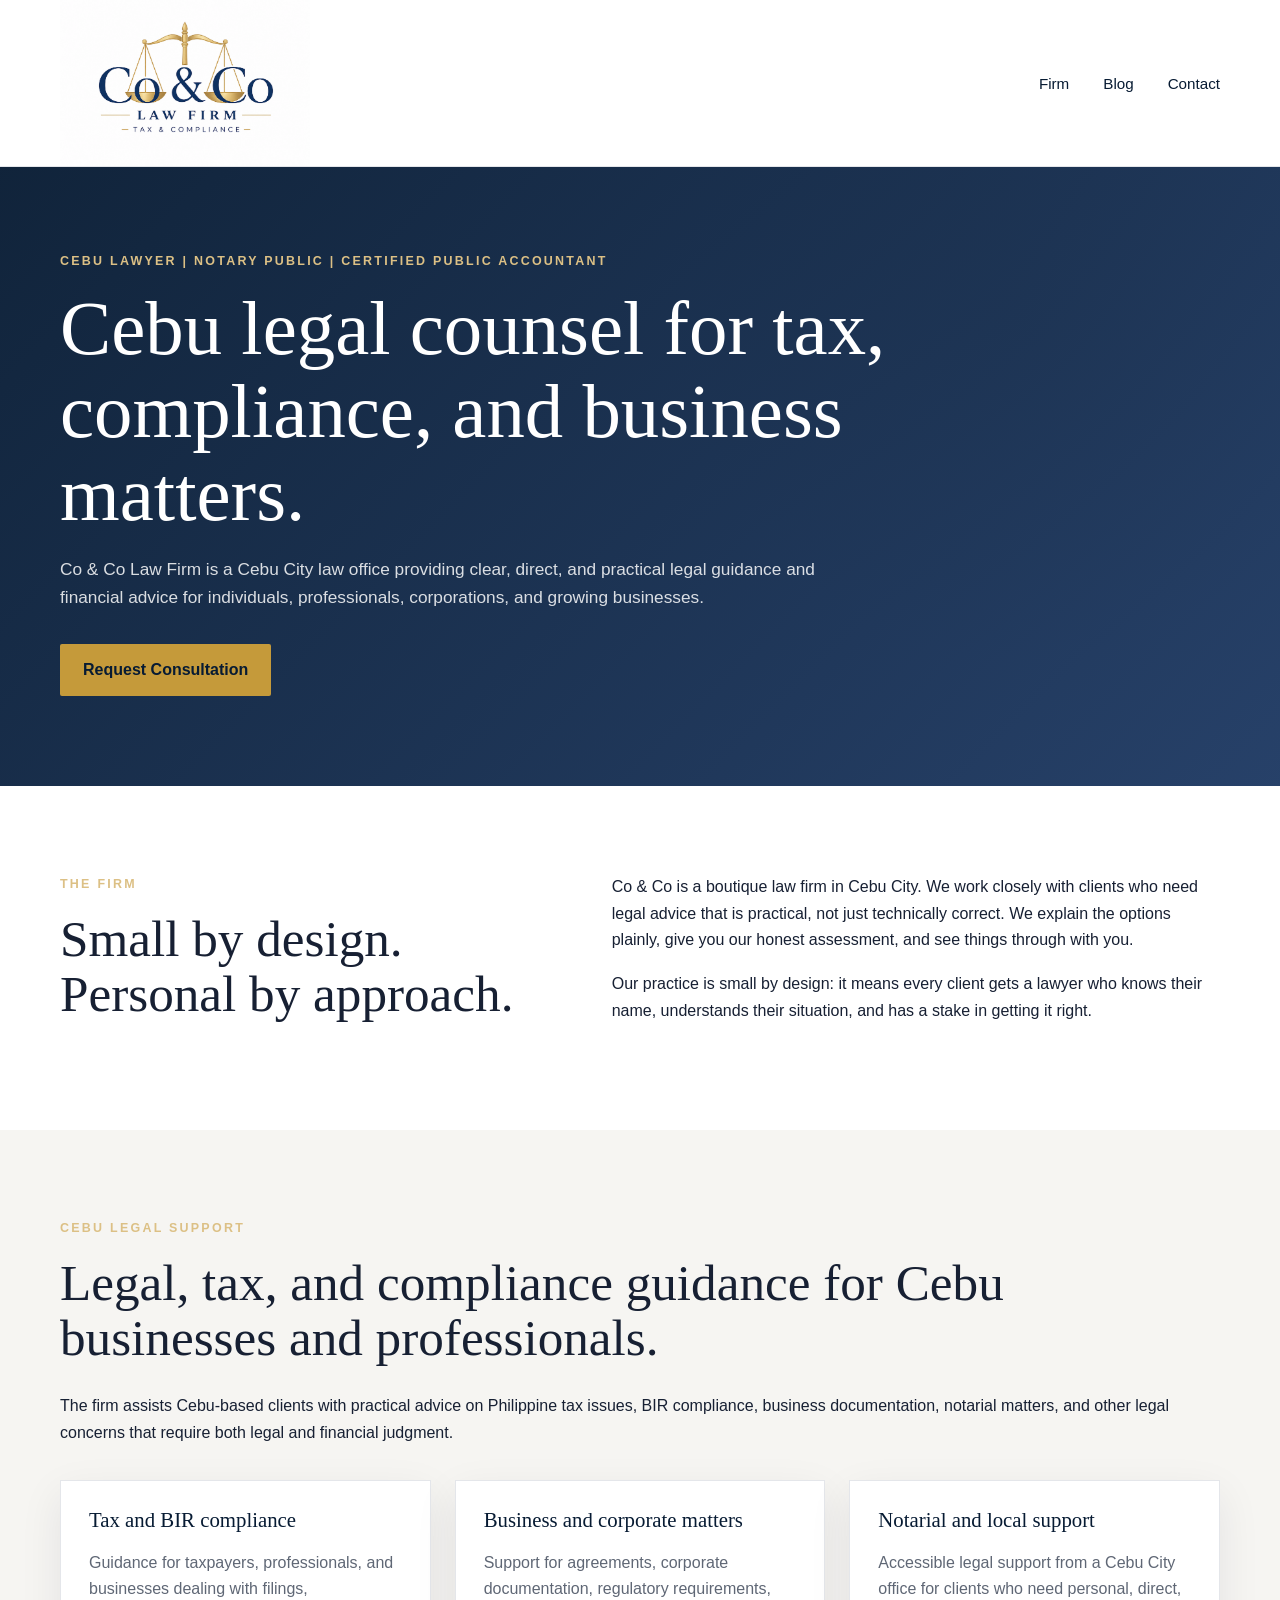
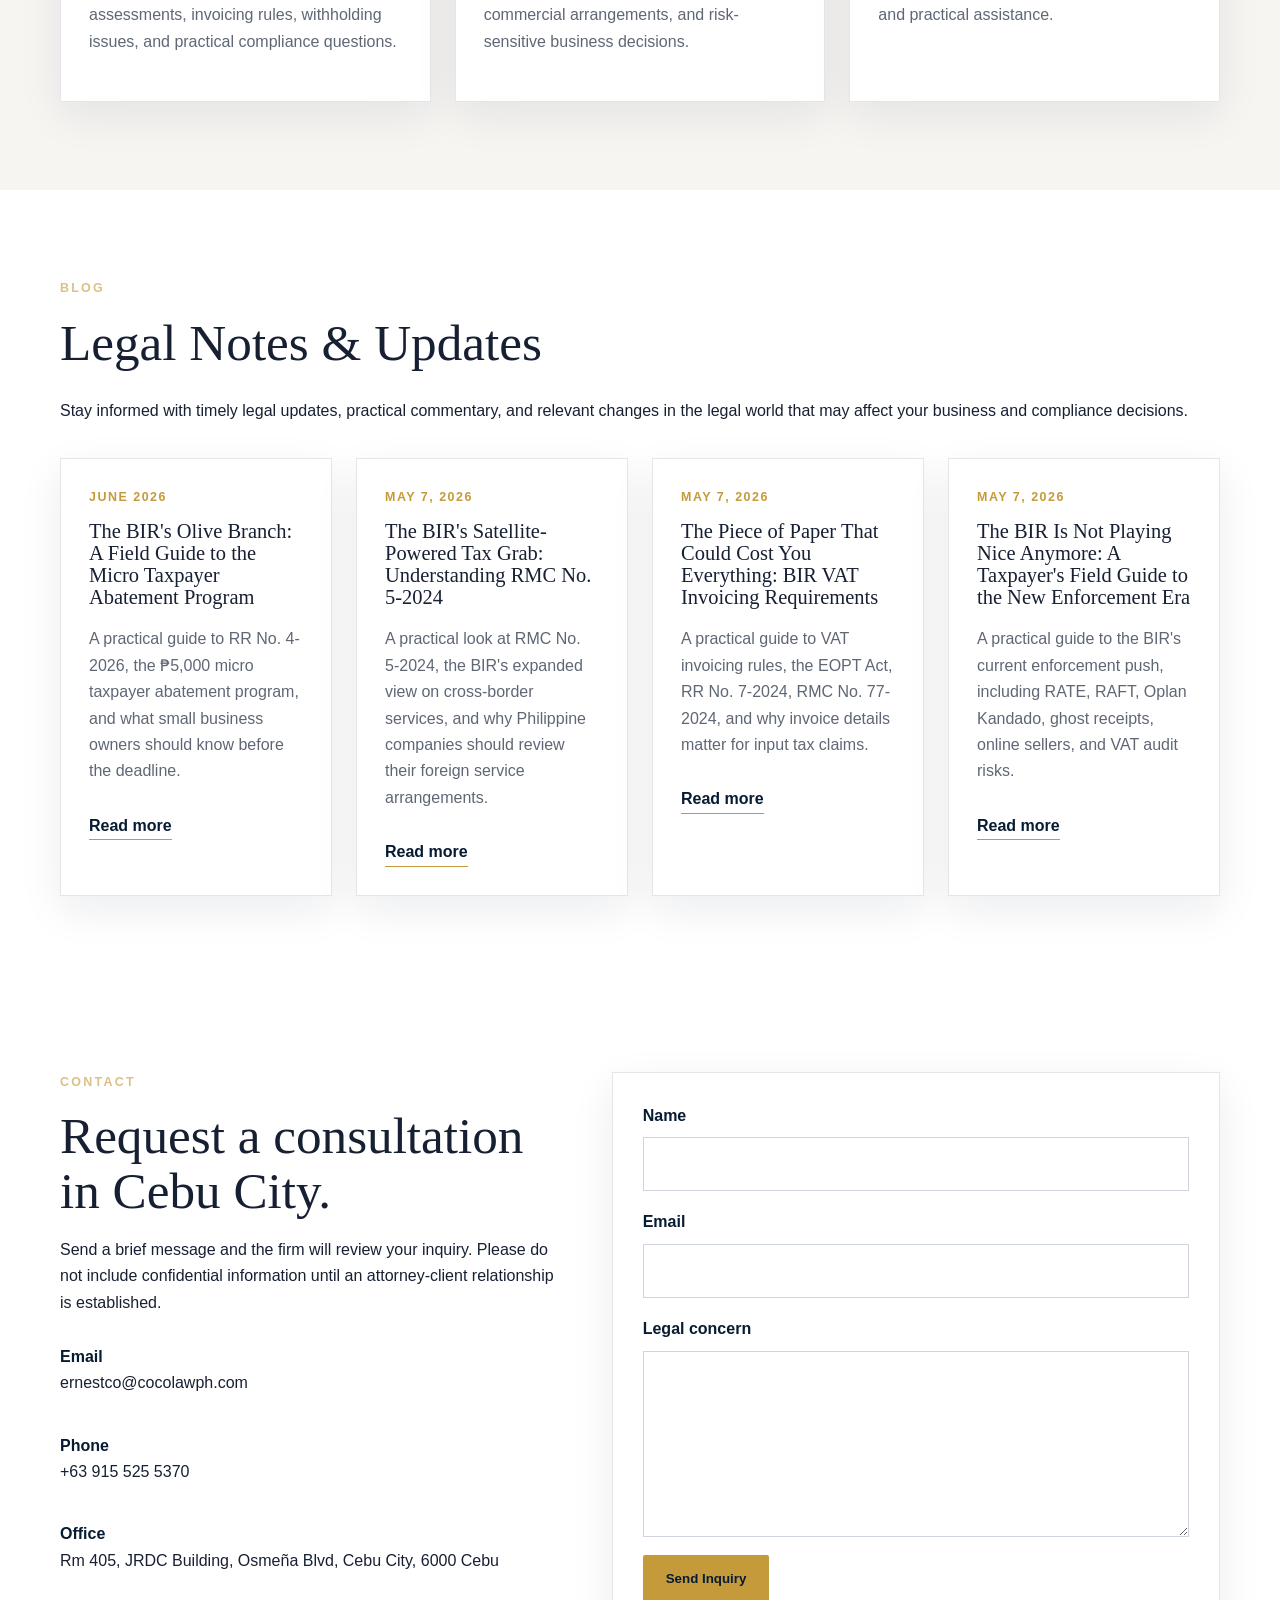
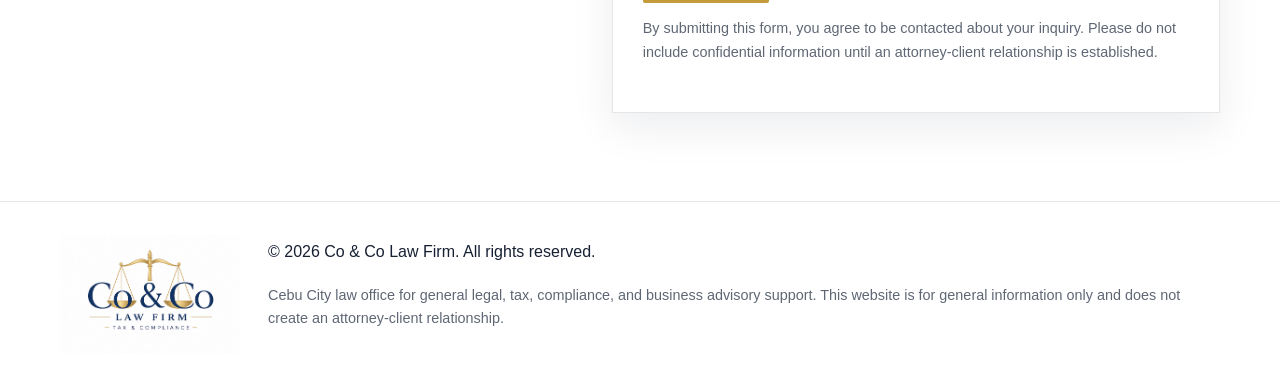
==== commit 1373ae2c: "Update firm section copy" ====
--- a/index.html
+++ b/index.html
@@ -446,10 +446,10 @@
         </div>
         <div>
           <p>
-            At Co & Co Law Firm, Cebu clients receive practical legal guidance with a personal touch. The firm takes time to understand each client’s concerns, explain available options clearly, and provide support that is grounded in both legal judgment and business sense.
+            Co & Co is a boutique law firm in Cebu City. We work closely with clients who need legal advice that is practical, not just technically correct. We explain the options plainly, give you our honest assessment, and see things through with you.
           </p>
           <p>
-            As a boutique practice based in Cebu City, the firm values direct communication, thoughtful advice, and a working relationship built on trust, discretion, and attention to detail.
+            Our practice is small by design: it means every client gets a lawyer who knows their name, understands their situation, and has a stake in getting it right.
           </p>
         </div>
       </div>
